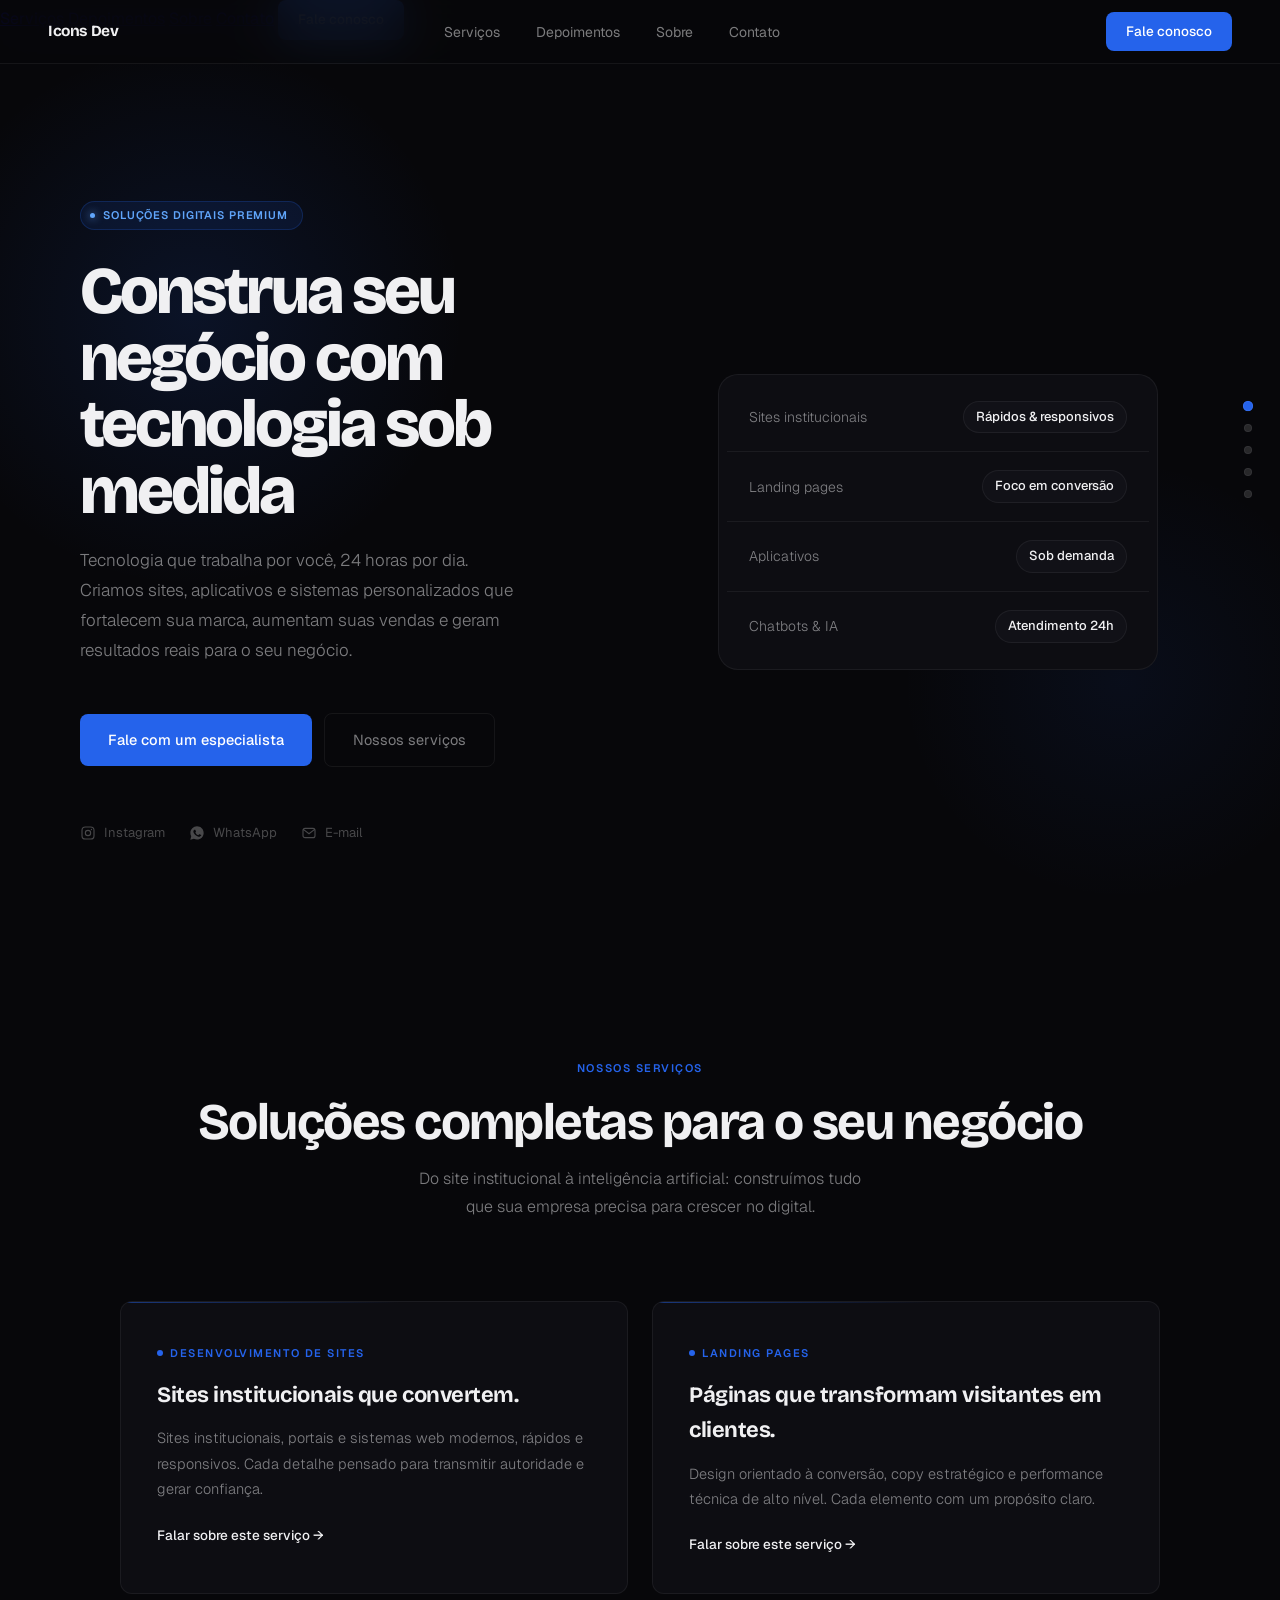
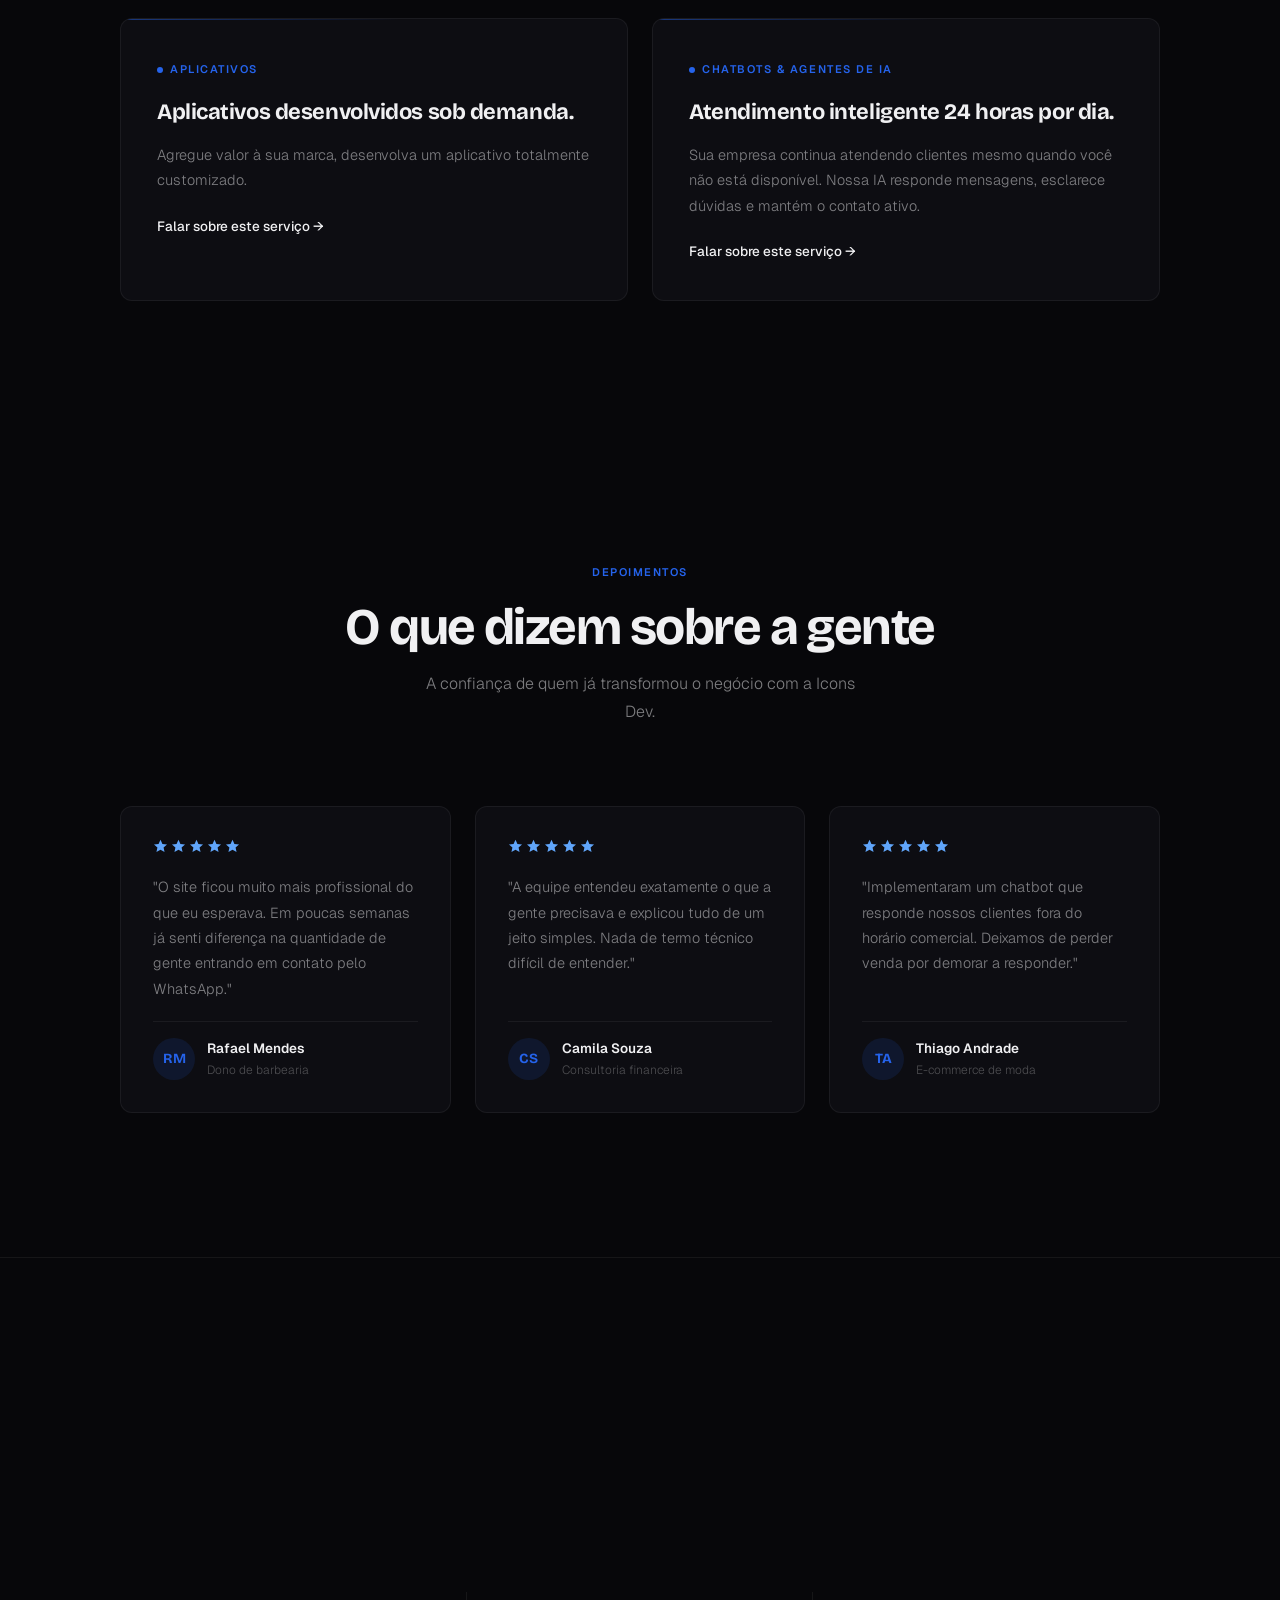
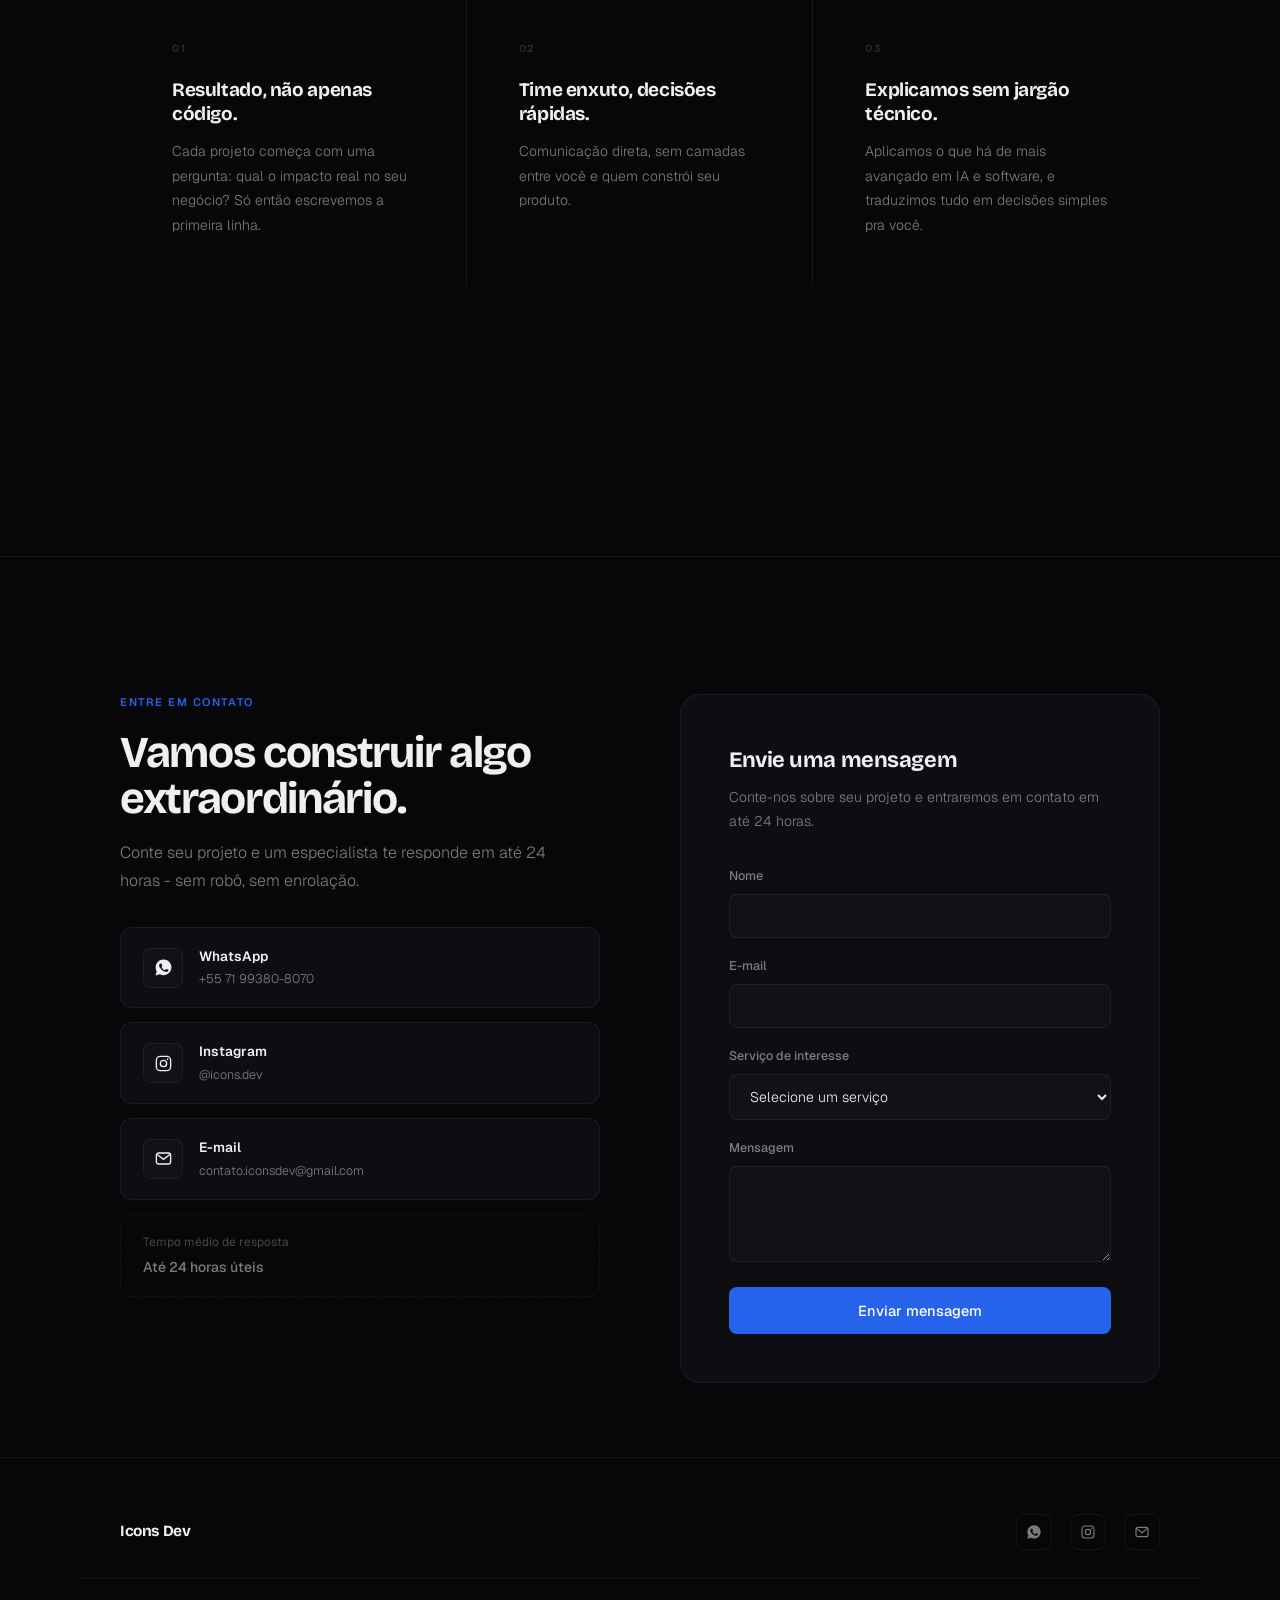
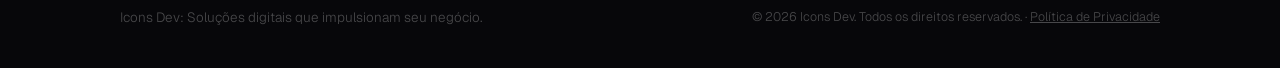
==== index.html @ 0fa12b1b "Adiciona depoimentos, SEO/Open Graph e política de privacidade" ====
<!DOCTYPE html>
<html lang="pt-BR">
<head>
<meta charset="UTF-8">
<meta name="viewport" content="width=device-width, initial-scale=1.0">
  <title>Icons Dev - Soluções digitais que impulsionam seu negócio</title>
  <meta name="description" content="Criamos sites, landing pages, aplicativos e chatbots com IA sob medida para o seu negócio. Tecnologia que gera resultado real, sem complicação. Fale com a Icons Dev.">
  <link rel="canonical" href="https://iconsdev.com.br/">

  <meta property="og:type" content="website">
  <meta property="og:url" content="https://iconsdev.com.br/">
  <meta property="og:title" content="Icons Dev - Soluções digitais que impulsionam seu negócio">
  <meta property="og:description" content="Criamos sites, landing pages, aplicativos e chatbots com IA sob medida para o seu negócio. Tecnologia que gera resultado real, sem complicação.">
  <meta property="og:image" content="https://iconsdev.com.br/src/images/og-cover.png">
  <meta property="og:locale" content="pt_BR">

  <meta name="twitter:card" content="summary_large_image">
  <meta name="twitter:title" content="Icons Dev - Soluções digitais que impulsionam seu negócio">
  <meta name="twitter:description" content="Criamos sites, landing pages, aplicativos e chatbots com IA sob medida para o seu negócio.">
  <meta name="twitter:image" content="https://iconsdev.com.br/src/images/og-cover.png">

  <link rel="icon" type="image/x-icon" href="src/images/favicon.ico">
<link rel="icon" type="image/png" sizes="32x32" href="src/images/favicon-32.png">
<link rel="preconnect" href="https://fonts.googleapis.com">
<link href="https://fonts.googleapis.com/css2?family=Bricolage+Grotesque:wght@700;800&family=Geist:wght@300;400;500;600&display=swap" rel="stylesheet">
<style>
/* ══ RESET ══ */
*,*::before,*::after{box-sizing:border-box;margin:0;padding:0}
html{scroll-behavior:smooth}
body{background:#07070a;color:#f0f0f2;font-family:'Geist',sans-serif;font-size:16px;line-height:1.6;-webkit-font-smoothing:antialiased;overflow-x:hidden}
::selection{background:rgba(37,99,235,.3);color:#f0f0f2}

/* ══ DESIGN TOKENS (mantidos exatamente como no original) ══ */
:root{
  --bg:#07070a;
  --bg2:#0d0d12;
  --bg3:#111117;
  --bg4:#16161d;
  --bd:rgba(255,255,255,.06);
  --bdh:rgba(255,255,255,.12);
  --bda:rgba(37,99,235,.35);
  --ac:#2563EB;
  --ach:#3b74f5;
  --acl:rgba(37,99,235,.12);
  --tp:#f0f0f2;
  --ts:rgba(240,240,242,.5);
  --tm:rgba(240,240,242,.28);
  --te:rgba(240,240,242,.14);
  --fd:'Bricolage Grotesque',sans-serif;
  --fb:'Geist',sans-serif;
  --nav-h:64px;
  --r-sm:8px;
  --r-md:12px;
  --r-lg:16px;
  --r-xl:20px;
  --shadow-ac:0 8px 32px rgba(37,99,235,.28);
}

.container{max-width:1120px;margin:0 auto;padding:0 40px}

/* ══ SCROLL SNAP ══ */
html{
  scroll-snap-type:y proximity;
  scroll-padding-top:var(--nav-h);
}
#hero,#servicos,#depoimentos,#diferenciais,#contato{
  scroll-snap-align:start;
}
footer{scroll-snap-align:start}

@media(max-width:860px){
  html{scroll-snap-type:none}
}

@media(prefers-reduced-motion:reduce){
  html{scroll-behavior:auto;scroll-snap-type:none}
}

/* ══ NAVBAR ══ */
nav{position:fixed;top:0;left:0;right:0;z-index:200;height:var(--nav-h);display:flex;align-items:center;justify-content:space-between;padding:0 48px;background:rgba(7,7,10,.88);backdrop-filter:blur(24px);border-bottom:1px solid var(--bd)}
.nav-logo{display:flex;align-items:center;gap:10px;text-decoration:none;font-family:var(--fd);font-weight:700;font-size:15.5px;color:var(--tp);letter-spacing:-.025em}
.nav-links{display:flex;align-items:center;gap:36px;list-style:none}
.nav-links a{text-decoration:none;font-size:14px;font-weight:400;color:var(--ts);transition:color .2s}
.nav-links a:hover{color:var(--tp)}
.btn-nav{display:inline-flex;align-items:center;gap:8px;padding:9px 20px;background:var(--ac);color:#fff;font-size:13.5px;font-weight:500;text-decoration:none;border-radius:var(--r-sm);transition:background .2s,transform .15s}
.btn-nav:hover{background:var(--ach);transform:translateY(-1px)}
.nav-toggle{display:none;flex-direction:column;gap:5px;background:none;border:none;cursor:pointer;padding:8px}
.nav-toggle span{width:22px;height:2px;background:var(--tp);transition:transform .25s,opacity .25s}
@media(max-width:860px){
  .nav-links,.btn-nav{display:none}
  .nav-toggle{display:flex}
  .nav-mobile{position:fixed;top:var(--nav-h);left:0;right:0;z-index:199;background:var(--bg2);border-bottom:1px solid var(--bd);flex-direction:column;padding:12px 24px 20px;display:none}
  .nav-mobile.open{display:flex}
  .nav-mobile a{text-decoration:none;color:var(--ts);font-size:15px;padding:14px 0;border-bottom:1px solid var(--bd)}
  .nav-mobile a:last-child{border-bottom:none}
  .nav-mobile .btn-nav{display:inline-flex;margin-top:12px;align-self:flex-start}
}

/* ══ HERO ══ */
#hero{min-height:100svh;display:flex;align-items:center;padding-top:var(--nav-h);position:relative;overflow:hidden}
.hero-glow-l{position:absolute;top:-5%;left:-10%;width:640px;height:640px;background:radial-gradient(circle,rgba(37,99,235,.13) 0%,transparent 60%);pointer-events:none}
.hero-glow-r{position:absolute;bottom:0;right:-8%;width:520px;height:520px;background:radial-gradient(circle,rgba(37,99,235,.07) 0%,transparent 60%);pointer-events:none}
.hero-grid{position:relative;z-index:1;display:grid;grid-template-columns:1fr 1fr;align-items:center;gap:72px;width:100%;padding:60px 0}

.hero-badge{display:inline-flex;align-items:center;gap:8px;padding:5px 14px 5px 9px;background:rgba(37,99,235,.1);border:1px solid rgba(37,99,235,.22);border-radius:100px;font-size:11px;font-weight:600;color:#60a5fa;letter-spacing:.08em;text-transform:uppercase;margin-bottom:28px}
.badge-dot{width:5px;height:5px;border-radius:50%;background:#60a5fa;box-shadow:0 0 8px #60a5fa}

.hero-title{font-family:var(--fd);font-size:clamp(44px,5.2vw,76px);font-weight:800;line-height:1.0;letter-spacing:-.045em;color:var(--tp);margin-bottom:22px}

.hero-sub{font-size:17px;font-weight:300;color:var(--ts);line-height:1.75;max-width:440px;margin-bottom:48px}
.hero-actions{display:flex;align-items:center;gap:12px;flex-wrap:wrap;margin-bottom:56px}

.btn-primary{display:inline-flex;align-items:center;gap:10px;padding:14px 28px;background:var(--ac);color:#fff;font-size:14.5px;font-weight:500;text-decoration:none;border-radius:var(--r-sm);transition:background .2s,transform .18s,box-shadow .2s}
.btn-primary:hover{background:var(--ach);transform:translateY(-2px);box-shadow:var(--shadow-ac)}
.btn-secondary{display:inline-flex;align-items:center;gap:10px;padding:14px 28px;background:transparent;color:var(--ts);font-size:14.5px;font-weight:400;text-decoration:none;border-radius:var(--r-sm);border:1px solid var(--bd);transition:border-color .2s,color .2s,background .2s}
.btn-secondary:hover{border-color:var(--bdh);color:var(--tp);background:var(--bg3)}

.hero-social{display:flex;align-items:center;gap:24px;flex-wrap:wrap}
.hero-social a{display:flex;align-items:center;gap:8px;text-decoration:none;font-size:13px;color:var(--tm);transition:color .2s}
.hero-social a:hover{color:var(--ts)}
.hero-social svg{width:16px;height:16px;flex-shrink:0}

.hero-right{display:flex;align-items:center;justify-content:center}
.hero-panel{width:100%;max-width:440px;background:var(--bg2);border:1px solid var(--bd);border-radius:var(--r-xl);padding:8px}
.hero-panel-row{display:flex;align-items:center;justify-content:space-between;padding:18px 22px;border-bottom:1px solid var(--bd);text-decoration:none;cursor:pointer;transition:background .2s}
.hero-panel-row:hover{background:var(--bg3)}
.hero-panel-row:last-child{border-bottom:none}
.hero-panel-row .label{font-size:14px;color:var(--ts);font-weight:300}
.hero-panel-row .value{font-size:13px;color:var(--tp);font-weight:500;background:var(--bg3);padding:5px 12px;border-radius:100px;border:1px solid var(--bd)}

/* ══ SECTION HELPERS ══ */
.section-header{text-align:center;margin-bottom:80px}
.section-label{font-size:11px;font-weight:600;letter-spacing:.14em;text-transform:uppercase;color:var(--ac);margin-bottom:18px;display:block}
.section-title{font-family:var(--fd);font-size:clamp(32px,4vw,54px);font-weight:700;line-height:1.06;letter-spacing:-.03em;color:var(--tp);margin-bottom:16px}
.section-sub{font-size:16px;font-weight:300;color:var(--ts);line-height:1.75;max-width:460px;margin:0 auto}

/* ══ SERVICES ══ */
#servicos{min-height:100svh;display:flex;flex-direction:column;justify-content:center;padding:calc(var(--nav-h) + 56px) 0 56px}
.servicos-grid{display:grid;grid-template-columns:1fr 1fr;gap:24px}
@media(max-width:760px){.servicos-grid{grid-template-columns:1fr}}
.s-card{border:1px solid var(--bd);border-radius:var(--r-md);padding:36px;background:var(--bg2);position:relative;overflow:hidden;scroll-margin-top:calc(var(--nav-h) + 24px)}
.s-card::before{content:'';position:absolute;top:0;left:0;right:0;height:1px;background:linear-gradient(to right,var(--ac),transparent 55%);opacity:.5}
.s-tag{font-size:11px;font-weight:600;letter-spacing:.14em;text-transform:uppercase;color:var(--ac);margin-bottom:16px;display:inline-flex;align-items:center;gap:7px}
.s-tag::before{content:'';width:6px;height:6px;border-radius:50%;background:var(--ac)}
.s-title{font-family:var(--fd);font-size:22px;font-weight:700;letter-spacing:-.02em;color:var(--tp);margin-bottom:12px}
.s-desc{font-size:14.5px;font-weight:300;color:var(--ts);line-height:1.75;margin-bottom:20px}
.s-link{display:inline-flex;align-items:center;gap:8px;font-size:13.5px;font-weight:500;color:var(--tp);text-decoration:none}
.s-link:hover{color:var(--ac)}

/* ══ DEPOIMENTOS ══ */
#depoimentos{min-height:100svh;display:flex;flex-direction:column;justify-content:center;padding:calc(var(--nav-h) + 56px) 0 56px}
.disclaimer{text-align:center;font-size:12px;font-weight:300;color:var(--tm);margin-top:-56px;margin-bottom:56px;font-style:italic}
.depo-grid{display:grid;grid-template-columns:1fr 1fr 1fr;gap:24px}
@media(max-width:900px){.depo-grid{grid-template-columns:1fr}}
.depo-card{border:1px solid var(--bd);border-radius:var(--r-md);padding:32px;background:var(--bg2);display:flex;flex-direction:column;gap:20px}
.depo-stars{display:flex;gap:3px;color:#60a5fa}
.depo-stars svg{width:15px;height:15px}
.depo-text{font-size:14.5px;font-weight:300;color:var(--ts);line-height:1.75;flex-grow:1}
.depo-author{display:flex;align-items:center;gap:12px;padding-top:16px;border-top:1px solid var(--bd)}
.depo-avatar{width:42px;height:42px;border-radius:50%;background:var(--acl);color:var(--ac);display:flex;align-items:center;justify-content:center;font-family:var(--fd);font-weight:700;font-size:14px;flex-shrink:0}
.depo-name{font-size:13.5px;font-weight:600;color:var(--tp);display:block}
.depo-role{font-size:12px;font-weight:300;color:var(--tm);display:block;margin-top:1px}

/* ══ DIFERENCIAIS ══ */
#diferenciais{min-height:100svh;display:flex;flex-direction:column;justify-content:center;border-top:1px solid var(--bd);border-bottom:1px solid var(--bd);padding:calc(var(--nav-h) + 40px) 0 40px}
.dif-grid{display:grid;grid-template-columns:1fr 1fr 1fr}
@media(max-width:860px){.dif-grid{grid-template-columns:1fr}}
.dif-item{padding:48px 52px;border-right:1px solid var(--bd)}
.dif-item:last-child{border-right:none}
@media(max-width:860px){.dif-item{border-right:none;border-bottom:1px solid var(--bd)}.dif-item:last-child{border-bottom:none}}
.dif-idx{font-family:var(--fd);font-size:11px;font-weight:700;letter-spacing:.14em;color:var(--te);display:block;margin-bottom:20px}
.dif-title{font-family:var(--fd);font-size:19px;font-weight:700;letter-spacing:-.02em;color:var(--tp);margin-bottom:12px;line-height:1.3}
.dif-desc{font-size:14px;font-weight:300;color:var(--ts);line-height:1.75}

/* ══ CONTACT ══ */
#contato{min-height:100svh;display:flex;flex-direction:column;justify-content:center;padding:calc(var(--nav-h) + 56px) 0 56px}
.cta-inner{display:grid;grid-template-columns:1fr 1fr;gap:80px;align-items:start}
@media(max-width:900px){.cta-inner{grid-template-columns:1fr;gap:56px}}
.cta-channels{display:flex;flex-direction:column;gap:14px}
.channel-card{display:flex;align-items:center;gap:16px;padding:18px 22px;background:var(--bg2);border:1px solid var(--bd);border-radius:var(--r-md);text-decoration:none;transition:border-color .25s,transform .2s}
.channel-card:hover{border-color:var(--bdh);transform:translateX(4px)}
.channel-icon{display:flex;align-items:center;justify-content:center;width:40px;height:40px;flex-shrink:0;border-radius:var(--r-sm);background:var(--bg3);border:1px solid var(--bd);color:var(--tp)}
.channel-icon svg{width:19px;height:19px}
.channel-name{font-size:13.5px;font-weight:600;color:var(--tp);display:block;margin-bottom:2px}
.channel-detail{font-size:12.5px;font-weight:300;color:var(--ts);display:block}
.cta-note{margin-top:14px;padding:18px 22px;border:1px dashed var(--bd);border-radius:var(--r-md)}
.cta-note-title{display:block;font-size:12px;font-weight:400;color:var(--tm);margin-bottom:4px}
.cta-note-value{display:block;font-size:14px;font-weight:500;color:var(--ts)}

.cta-right{background:var(--bg2);border:1px solid var(--bd);border-radius:var(--r-xl);padding:48px}
.cta-right h3{font-family:var(--fd);font-size:22px;font-weight:700;letter-spacing:-.02em;color:var(--tp);margin-bottom:8px}
.cta-right>p{font-size:14px;font-weight:300;color:var(--ts);line-height:1.7;margin-bottom:32px}
.form-group{margin-bottom:18px}
.form-group label{display:block;font-size:12.5px;font-weight:500;color:var(--ts);margin-bottom:8px}
.form-group input,.form-group textarea,.form-group select{width:100%;padding:12px 16px;background:var(--bg3);border:1px solid var(--bd);border-radius:var(--r-sm);color:var(--tp);font-family:var(--fb);font-size:14px;font-weight:300;outline:none}
.form-group textarea{resize:vertical;min-height:96px}
.btn-submit{width:100%;padding:14px;background:var(--ac);color:#fff;font-family:var(--fb);font-size:14.5px;font-weight:500;border:none;border-radius:var(--r-sm);cursor:pointer;transition:background .2s,transform .15s}
.btn-submit:hover{background:var(--ach);transform:translateY(-1px)}

/* ══ FOOTER ══ */
footer{border-top:1px solid var(--bd);padding:56px 0 40px;min-height:auto}
.footer-top{display:flex;align-items:center;justify-content:space-between;flex-wrap:wrap;gap:16px;margin-bottom:28px;padding-bottom:28px;border-bottom:1px solid var(--bd)}
.footer-social{display:flex;align-items:center;gap:18px}
.footer-social a{display:flex;align-items:center;justify-content:center;width:36px;height:36px;border-radius:var(--r-sm);border:1px solid var(--bd);color:var(--ts);transition:color .2s,border-color .2s}
.footer-social a:hover{color:var(--tp);border-color:var(--bdh)}
.footer-social svg{width:16px;height:16px}
.footer-bottom{display:flex;align-items:center;justify-content:space-between;flex-wrap:wrap;gap:12px}
.footer-copy{font-size:12.5px;color:var(--tm);font-weight:300}
.footer-desc{font-size:13.5px;font-weight:300;color:var(--tm)}

/* ══ PROGRESSO LATERAL ══ */
.section-dots{position:fixed;right:28px;top:50%;transform:translateY(-50%);z-index:150;display:flex;flex-direction:column;gap:14px}
.section-dots a{width:8px;height:8px;border-radius:50%;background:var(--te);border:1px solid var(--bd);transition:background .25s,transform .25s}
.section-dots a:hover{background:var(--bdh)}
.section-dots a.active{background:var(--ac);transform:scale(1.3)}
@media(max-width:860px){.section-dots{display:none}}
</style>
</head>
<body>

<nav>
  <a class="nav-logo" href="#">Icons Dev</a>
  <ul class="nav-links">
    <li><a href="#servicos">Serviços</a></li>
    <li><a href="#depoimentos">Depoimentos</a></li>
    <li><a href="#diferenciais">Sobre</a></li>
    <li><a href="#contato">Contato</a></li>
  </ul>
  <a class="btn-nav" href="#contato">Fale conosco</a>
  <button class="nav-toggle" id="navToggle" aria-label="Abrir menu" aria-expanded="false">
    <span></span><span></span><span></span>
  </button>
</nav>
<div class="nav-mobile" id="navMobile">
  <a href="#servicos">Serviços</a>
  <a href="#depoimentos">Depoimentos</a>
  <a href="#diferenciais">Sobre</a>
  <a href="#contato">Contato</a>
  <a class="btn-nav" href="#contato">Fale conosco</a>
</div>

<div class="section-dots" aria-label="Navegação entre seções">
  <a href="#hero" aria-label="Início" class="active"></a>
  <a href="#servicos" aria-label="Serviços"></a>
  <a href="#depoimentos" aria-label="Depoimentos"></a>
  <a href="#diferenciais" aria-label="Sobre"></a>
  <a href="#contato" aria-label="Contato"></a>
</div>

<section id="hero">
  <div class="hero-glow-l"></div>
  <div class="hero-glow-r"></div>
  <div class="container hero-grid">
    <div>
      <div class="hero-badge"><span class="badge-dot"></span>Soluções digitais premium</div>
      <h1 class="hero-title">Construa seu negócio com tecnologia sob medida</h1>
      <p class="hero-sub">Tecnologia que trabalha por você, 24 horas por dia. Criamos sites, aplicativos e sistemas personalizados que fortalecem sua marca, aumentam suas vendas e geram resultados reais para o seu negócio.</p>
      <div class="hero-actions">
        <a class="btn-primary" href="#contato">Fale com um especialista</a>
        <a class="btn-secondary" href="#servicos">Nossos serviços</a>
      </div>
      <div class="hero-social">
        <a href="https://www.instagram.com/icons.dev/" aria-label="Instagram">
          <svg viewBox="0 0 24 24" fill="none" stroke="currentColor" stroke-width="1.7"><rect x="3" y="3" width="18" height="18" rx="5"/><circle cx="12" cy="12" r="4"/><circle cx="17.2" cy="6.8" r="1" fill="currentColor" stroke="none"/></svg>
          Instagram
        </a>
        <a href="https://wa.me/5571993808070" aria-label="WhatsApp">
          <svg viewBox="0 0 24 24" fill="currentColor"><path d="M12.04 2c-5.5 0-9.96 4.46-9.96 9.96 0 1.76.46 3.4 1.26 4.83L2 22l5.34-1.4a9.9 9.9 0 0 0 4.7 1.2h.01c5.5 0 9.96-4.46 9.96-9.96S17.54 2 12.04 2Zm5.83 14.2c-.24.68-1.4 1.3-1.93 1.36-.5.06-1.1.09-1.78-.11-.4-.12-.93-.3-1.6-.58-2.83-1.22-4.68-4.05-4.82-4.24-.14-.19-1.16-1.54-1.16-2.94 0-1.4.73-2.08 1-2.37.26-.28.57-.35.76-.35.19 0 .38 0 .55.01.18.01.42-.07.65.5.24.58.81 2 .88 2.14.07.14.12.31.02.5-.1.19-.15.31-.3.48-.15.17-.31.38-.44.51-.15.15-.3.31-.13.6.17.29.76 1.26 1.64 2.04 1.12 1 2.07 1.31 2.36 1.46.29.14.46.12.63-.07.17-.19.72-.84.92-1.13.19-.29.38-.24.63-.14.26.1 1.65.78 1.93.92.29.14.48.21.55.33.07.12.07.68-.17 1.36Z"/></svg>
          WhatsApp
        </a>
        <a href="mailto:contato.iconsdev@gmail.com" aria-label="E-mail">
          <svg viewBox="0 0 24 24" fill="none" stroke="currentColor" stroke-width="1.7"><rect x="3" y="5" width="18" height="14" rx="3"/><path d="m4 7 8 6 8-6"/></svg>
          E-mail
        </a>
      </div>
    </div>
    <div class="hero-right">
      <div class="hero-panel">
        <a class="hero-panel-row" href="#servico-sites"><span class="label">Sites institucionais</span><span class="value">Rápidos & responsivos</span></a>
        <a class="hero-panel-row" href="#servico-landing"><span class="label">Landing pages</span><span class="value">Foco em conversão</span></a>
        <a class="hero-panel-row" href="#servico-apps"><span class="label">Aplicativos</span><span class="value">Sob demanda</span></a>
        <a class="hero-panel-row" href="#servico-chatbots"><span class="label">Chatbots & IA</span><span class="value">Atendimento 24h</span></a>
      </div>
    </div>
  </div>
</section>

<section id="servicos">
  <div class="container">
    <div class="section-header">
      <span class="section-label">Nossos Serviços</span>
      <h2 class="section-title">Soluções completas para o seu negócio</h2>
      <p class="section-sub">Do site institucional à inteligência artificial: construímos tudo que sua empresa precisa para crescer no digital.</p>
    </div>
    <div class="servicos-grid">
      <div class="s-card" id="servico-sites">
        <div class="s-tag">Desenvolvimento de Sites</div>
        <h3 class="s-title">Sites institucionais que convertem.</h3>
        <p class="s-desc">Sites institucionais, portais e sistemas web modernos, rápidos e responsivos. Cada detalhe pensado para transmitir autoridade e gerar confiança.</p>
        <a class="s-link" href="#contato">Falar sobre este serviço →</a>
      </div>
      <div class="s-card" id="servico-landing">
        <div class="s-tag">Landing Pages</div>
        <h3 class="s-title">Páginas que transformam visitantes em clientes.</h3>
        <p class="s-desc">Design orientado à conversão, copy estratégico e performance técnica de alto nível. Cada elemento com um propósito claro.</p>
        <a class="s-link" href="#contato">Falar sobre este serviço →</a>
      </div>
      <div class="s-card" id="servico-apps">
        <div class="s-tag">Aplicativos</div>
        <h3 class="s-title">Aplicativos desenvolvidos sob demanda.</h3>
        <p class="s-desc">Agregue valor à sua marca, desenvolva um aplicativo totalmente customizado.</p>
        <a class="s-link" href="#contato">Falar sobre este serviço →</a>
      </div>
      <div class="s-card" id="servico-chatbots">
        <div class="s-tag">Chatbots & Agentes de IA</div>
        <h3 class="s-title">Atendimento inteligente 24 horas por dia.</h3>
        <p class="s-desc">Sua empresa continua atendendo clientes mesmo quando você não está disponível. Nossa IA responde mensagens, esclarece dúvidas e mantém o contato ativo.</p>
        <a class="s-link" href="#contato">Falar sobre este serviço →</a>
      </div>
    </div>
  </div>
</section>

<section id="depoimentos">
  <div class="container">
    <div class="section-header">
      <span class="section-label">Depoimentos</span>
      <h2 class="section-title">O que dizem sobre a gente</h2>
      <p class="section-sub">A confiança de quem já transformou o negócio com a Icons Dev.</p>
    </div>
    <div class="depo-grid">
      <div class="depo-card">
        <div class="depo-stars">
          <svg viewBox="0 0 20 20" fill="currentColor"><path d="M10 1l2.6 5.6 6.1.6-4.6 4.1 1.3 6-5.4-3.1L4.6 17.3l1.3-6L1.3 7.2l6.1-.6z"/></svg>
          <svg viewBox="0 0 20 20" fill="currentColor"><path d="M10 1l2.6 5.6 6.1.6-4.6 4.1 1.3 6-5.4-3.1L4.6 17.3l1.3-6L1.3 7.2l6.1-.6z"/></svg>
          <svg viewBox="0 0 20 20" fill="currentColor"><path d="M10 1l2.6 5.6 6.1.6-4.6 4.1 1.3 6-5.4-3.1L4.6 17.3l1.3-6L1.3 7.2l6.1-.6z"/></svg>
          <svg viewBox="0 0 20 20" fill="currentColor"><path d="M10 1l2.6 5.6 6.1.6-4.6 4.1 1.3 6-5.4-3.1L4.6 17.3l1.3-6L1.3 7.2l6.1-.6z"/></svg>
          <svg viewBox="0 0 20 20" fill="currentColor"><path d="M10 1l2.6 5.6 6.1.6-4.6 4.1 1.3 6-5.4-3.1L4.6 17.3l1.3-6L1.3 7.2l6.1-.6z"/></svg>
        </div>
        <p class="depo-text">"O site ficou muito mais profissional do que eu esperava. Em poucas semanas já senti diferença na quantidade de gente entrando em contato pelo WhatsApp."</p>
        <div class="depo-author">
          <div class="depo-avatar">RM</div>
          <div>
            <span class="depo-name">Rafael Mendes</span>
            <span class="depo-role">Dono de barbearia</span>
          </div>
        </div>
      </div>
      <div class="depo-card">
        <div class="depo-stars">
          <svg viewBox="0 0 20 20" fill="currentColor"><path d="M10 1l2.6 5.6 6.1.6-4.6 4.1 1.3 6-5.4-3.1L4.6 17.3l1.3-6L1.3 7.2l6.1-.6z"/></svg>
          <svg viewBox="0 0 20 20" fill="currentColor"><path d="M10 1l2.6 5.6 6.1.6-4.6 4.1 1.3 6-5.4-3.1L4.6 17.3l1.3-6L1.3 7.2l6.1-.6z"/></svg>
          <svg viewBox="0 0 20 20" fill="currentColor"><path d="M10 1l2.6 5.6 6.1.6-4.6 4.1 1.3 6-5.4-3.1L4.6 17.3l1.3-6L1.3 7.2l6.1-.6z"/></svg>
          <svg viewBox="0 0 20 20" fill="currentColor"><path d="M10 1l2.6 5.6 6.1.6-4.6 4.1 1.3 6-5.4-3.1L4.6 17.3l1.3-6L1.3 7.2l6.1-.6z"/></svg>
          <svg viewBox="0 0 20 20" fill="currentColor"><path d="M10 1l2.6 5.6 6.1.6-4.6 4.1 1.3 6-5.4-3.1L4.6 17.3l1.3-6L1.3 7.2l6.1-.6z"/></svg>
        </div>
        <p class="depo-text">"A equipe entendeu exatamente o que a gente precisava e explicou tudo de um jeito simples. Nada de termo técnico difícil de entender."</p>
        <div class="depo-author">
          <div class="depo-avatar">CS</div>
          <div>
            <span class="depo-name">Camila Souza</span>
            <span class="depo-role">Consultoria financeira</span>
          </div>
        </div>
      </div>
      <div class="depo-card">
        <div class="depo-stars">
          <svg viewBox="0 0 20 20" fill="currentColor"><path d="M10 1l2.6 5.6 6.1.6-4.6 4.1 1.3 6-5.4-3.1L4.6 17.3l1.3-6L1.3 7.2l6.1-.6z"/></svg>
          <svg viewBox="0 0 20 20" fill="currentColor"><path d="M10 1l2.6 5.6 6.1.6-4.6 4.1 1.3 6-5.4-3.1L4.6 17.3l1.3-6L1.3 7.2l6.1-.6z"/></svg>
          <svg viewBox="0 0 20 20" fill="currentColor"><path d="M10 1l2.6 5.6 6.1.6-4.6 4.1 1.3 6-5.4-3.1L4.6 17.3l1.3-6L1.3 7.2l6.1-.6z"/></svg>
          <svg viewBox="0 0 20 20" fill="currentColor"><path d="M10 1l2.6 5.6 6.1.6-4.6 4.1 1.3 6-5.4-3.1L4.6 17.3l1.3-6L1.3 7.2l6.1-.6z"/></svg>
          <svg viewBox="0 0 20 20" fill="currentColor"><path d="M10 1l2.6 5.6 6.1.6-4.6 4.1 1.3 6-5.4-3.1L4.6 17.3l1.3-6L1.3 7.2l6.1-.6z"/></svg>
        </div>
        <p class="depo-text">"Implementaram um chatbot que responde nossos clientes fora do horário comercial. Deixamos de perder venda por demorar a responder."</p>
        <div class="depo-author">
          <div class="depo-avatar">TA</div>
          <div>
            <span class="depo-name">Thiago Andrade</span>
            <span class="depo-role">E-commerce de moda</span>
          </div>
        </div>
      </div>
    </div>
  </div>
</section>

<section id="diferenciais">
  <div class="container">
    <div class="dif-grid">
      <div class="dif-item">
        <span class="dif-idx">01</span>
        <h3 class="dif-title">Resultado, não apenas código.</h3>
        <p class="dif-desc">Cada projeto começa com uma pergunta: qual o impacto real no seu negócio? Só então escrevemos a primeira linha.</p>
      </div>
      <div class="dif-item">
        <span class="dif-idx">02</span>
        <h3 class="dif-title">Time enxuto, decisões rápidas.</h3>
        <p class="dif-desc">Comunicação direta, sem camadas entre você e quem constrói seu produto.</p>
      </div>
      <div class="dif-item">
        <span class="dif-idx">03</span>
        <h3 class="dif-title">Explicamos sem jargão técnico.</h3>
        <p class="dif-desc">Aplicamos o que há de mais avançado em IA e software, e traduzimos tudo em decisões simples pra você.</p>
      </div>
    </div>
  </div>
</section>

<section id="contato">
  <div class="container cta-inner">
    <div>
      <span class="section-label">Entre em contato</span>
      <h2 class="section-title" style="text-align:left;font-size:clamp(28px,3.6vw,44px)">Vamos construir algo extraordinário.</h2>
      <p class="section-sub" style="text-align:left;margin:16px 0 0">Conte seu projeto e um especialista te responde em até 24 horas - sem robô, sem enrolação.</p>
      <div class="cta-channels" style="margin-top:32px">
        <a class="channel-card" href="https://wa.me/5571993808070">
          <span class="channel-icon">
            <svg viewBox="0 0 24 24" fill="currentColor"><path d="M12.04 2c-5.5 0-9.96 4.46-9.96 9.96 0 1.76.46 3.4 1.26 4.83L2 22l5.34-1.4a9.9 9.9 0 0 0 4.7 1.2h.01c5.5 0 9.96-4.46 9.96-9.96S17.54 2 12.04 2Zm5.83 14.2c-.24.68-1.4 1.3-1.93 1.36-.5.06-1.1.09-1.78-.11-.4-.12-.93-.3-1.6-.58-2.83-1.22-4.68-4.05-4.82-4.24-.14-.19-1.16-1.54-1.16-2.94 0-1.4.73-2.08 1-2.37.26-.28.57-.35.76-.35.19 0 .38 0 .55.01.18.01.42-.07.65.5.24.58.81 2 .88 2.14.07.14.12.31.02.5-.1.19-.15.31-.3.48-.15.17-.31.38-.44.51-.15.15-.3.31-.13.6.17.29.76 1.26 1.64 2.04 1.12 1 2.07 1.31 2.36 1.46.29.14.46.12.63-.07.17-.19.72-.84.92-1.13.19-.29.38-.24.63-.14.26.1 1.65.78 1.93.92.29.14.48.21.55.33.07.12.07.68-.17 1.36Z"/></svg>
          </span>
          <div><span class="channel-name">WhatsApp</span><span class="channel-detail">+55 71 99380-8070</span></div>
        </a>
        <a class="channel-card" href="https://www.instagram.com/icons.dev/">
          <span class="channel-icon">
            <svg viewBox="0 0 24 24" fill="none" stroke="currentColor" stroke-width="1.7"><rect x="3" y="3" width="18" height="18" rx="5"/><circle cx="12" cy="12" r="4"/><circle cx="17.2" cy="6.8" r="1" fill="currentColor" stroke="none"/></svg>
          </span>
          <div><span class="channel-name">Instagram</span><span class="channel-detail">@icons.dev</span></div>
        </a>
        <a class="channel-card" href="mailto:contato.iconsdev@gmail.com">
          <span class="channel-icon">
            <svg viewBox="0 0 24 24" fill="none" stroke="currentColor" stroke-width="1.7"><rect x="3" y="5" width="18" height="14" rx="3"/><path d="m4 7 8 6 8-6"/></svg>
          </span>
          <div><span class="channel-name">E-mail</span><span class="channel-detail">contato.iconsdev@gmail.com</span></div>
        </a>
      </div>
      <div class="cta-note">
        <span class="cta-note-title">Tempo médio de resposta</span>
        <span class="cta-note-value">Até 24 horas úteis</span>
      </div>
    </div>
    <div class="cta-right">
      <h3>Envie uma mensagem</h3>
      <p>Conte-nos sobre seu projeto e entraremos em contato em até 24 horas.</p>
      <form id="contactForm">
        <div class="form-group"><label for="nome">Nome</label><input id="nome" name="nome" type="text" required></div>
        <div class="form-group"><label for="email">E-mail</label><input id="email" name="email" type="email" required></div>
        <div class="form-group">
          <label for="servico">Serviço de interesse</label>
          <select id="servico" name="servico">
            <option value="">Selecione um serviço</option>
            <option>Aplicativos</option>
            <option>Desenvolvimento de Sites</option>
            <option>Landing Pages</option>
            <option>Chatbots & Agentes de IA</option>
            <option>Solução Personalizada</option>
          </select>
        </div>
        <div class="form-group"><label for="msg">Mensagem</label><textarea id="msg" name="msg" required></textarea></div>
        <button class="btn-submit" type="submit">Enviar mensagem</button>
      </form>
    </div>
  </div>
</section>

<footer>
  <div class="container footer-top">
    <span class="nav-logo">Icons Dev</span>
    <div class="footer-social">
      <a href="https://wa.me/5571993808070" aria-label="WhatsApp"><svg viewBox="0 0 24 24" fill="currentColor"><path d="M12.04 2c-5.5 0-9.96 4.46-9.96 9.96 0 1.76.46 3.4 1.26 4.83L2 22l5.34-1.4a9.9 9.9 0 0 0 4.7 1.2h.01c5.5 0 9.96-4.46 9.96-9.96S17.54 2 12.04 2Zm5.83 14.2c-.24.68-1.4 1.3-1.93 1.36-.5.06-1.1.09-1.78-.11-.4-.12-.93-.3-1.6-.58-2.83-1.22-4.68-4.05-4.82-4.24-.14-.19-1.16-1.54-1.16-2.94 0-1.4.73-2.08 1-2.37.26-.28.57-.35.76-.35.19 0 .38 0 .55.01.18.01.42-.07.65.5.24.58.81 2 .88 2.14.07.14.12.31.02.5-.1.19-.15.31-.3.48-.15.17-.31.38-.44.51-.15.15-.3.31-.13.6.17.29.76 1.26 1.64 2.04 1.12 1 2.07 1.31 2.36 1.46.29.14.46.12.63-.07.17-.19.72-.84.92-1.13.19-.29.38-.24.63-.14.26.1 1.65.78 1.93.92.29.14.48.21.55.33.07.12.07.68-.17 1.36Z"/></svg></a>
      <a href="https://www.instagram.com/icons.dev/" aria-label="Instagram"><svg viewBox="0 0 24 24" fill="none" stroke="currentColor" stroke-width="1.7"><rect x="3" y="3" width="18" height="18" rx="5"/><circle cx="12" cy="12" r="4"/><circle cx="17.2" cy="6.8" r="1" fill="currentColor" stroke="none"/></svg></a>
      <a href="mailto:contato.iconsdev@gmail.com" aria-label="E-mail"><svg viewBox="0 0 24 24" fill="none" stroke="currentColor" stroke-width="1.7"><rect x="3" y="5" width="18" height="14" rx="3"/><path d="m4 7 8 6 8-6"/></svg></a>
    </div>
  </div>
  <div class="container footer-bottom">
    <span class="footer-desc">Icons Dev: Soluções digitais que impulsionam seu negócio.</span>
    <span class="footer-copy">© 2026 Icons Dev. Todos os direitos reservados. · <a href="privacidade.html" style="color:inherit">Política de Privacidade</a></span>
  </div>
</footer>

<script>
var navToggle = document.getElementById('navToggle');
var navMobile = document.getElementById('navMobile');
navToggle.addEventListener('click', function(){
  var open = navMobile.classList.toggle('open');
  navToggle.setAttribute('aria-expanded', open);
});
navMobile.querySelectorAll('a').forEach(function(a){
  a.addEventListener('click', function(){
    navMobile.classList.remove('open');
    navToggle.setAttribute('aria-expanded', 'false');
  });
});

document.getElementById('contactForm').addEventListener('submit', function(e){
  e.preventDefault();
  var nome = document.getElementById('nome').value.trim();
  var email = document.getElementById('email').value.trim();
  var servico = document.getElementById('servico').value;
  var msg = document.getElementById('msg').value.trim();
  var texto = 'Olá! Meu nome é ' + nome + ' (' + email + ').';
  if (servico) texto += '\nServiço de interesse: ' + servico + '.';
  texto += '\n\n' + msg;
  var url = 'https://wa.me/5571993808070?text=' + encodeURIComponent(texto);
  var btn = e.target.querySelector('.btn-submit');
  var original = btn.textContent;
  btn.textContent = 'Abrindo WhatsApp…';
  btn.disabled = true;
  window.open(url, '_blank');
  setTimeout(function(){ btn.textContent = original; btn.disabled = false; }, 2500);
});

var dots = document.querySelectorAll('.section-dots a');
if (dots.length){
  var sections = Array.from(dots).map(function(d){ return document.querySelector(d.getAttribute('href')); }).filter(Boolean);
  var observer = new IntersectionObserver(function(entries){
    entries.forEach(function(entry){
      if (entry.isIntersecting){
        var id = '#' + entry.target.id;
        dots.forEach(function(d){ d.classList.toggle('active', d.getAttribute('href') === id); });
      }
    });
  }, { threshold: 0.5 });
  sections.forEach(function(s){ observer.observe(s); });
}
</script>
</body>
</html>
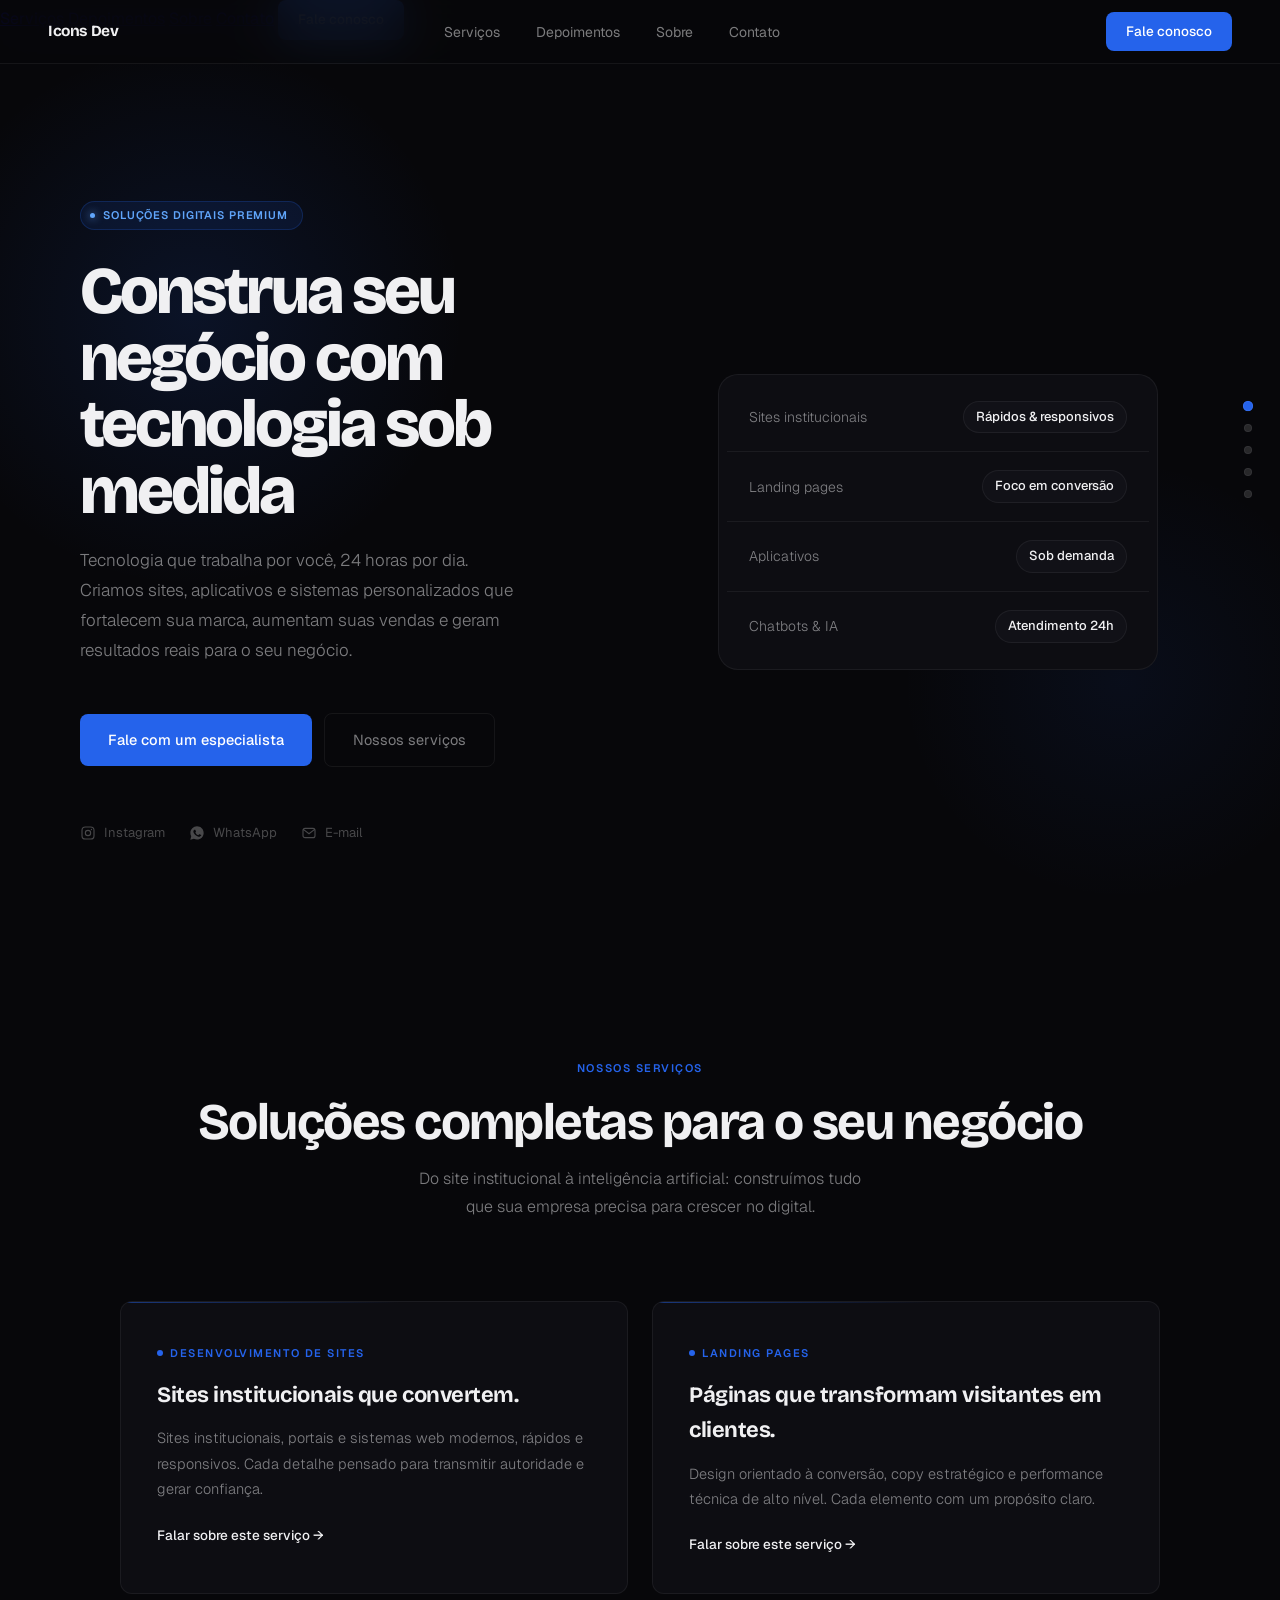
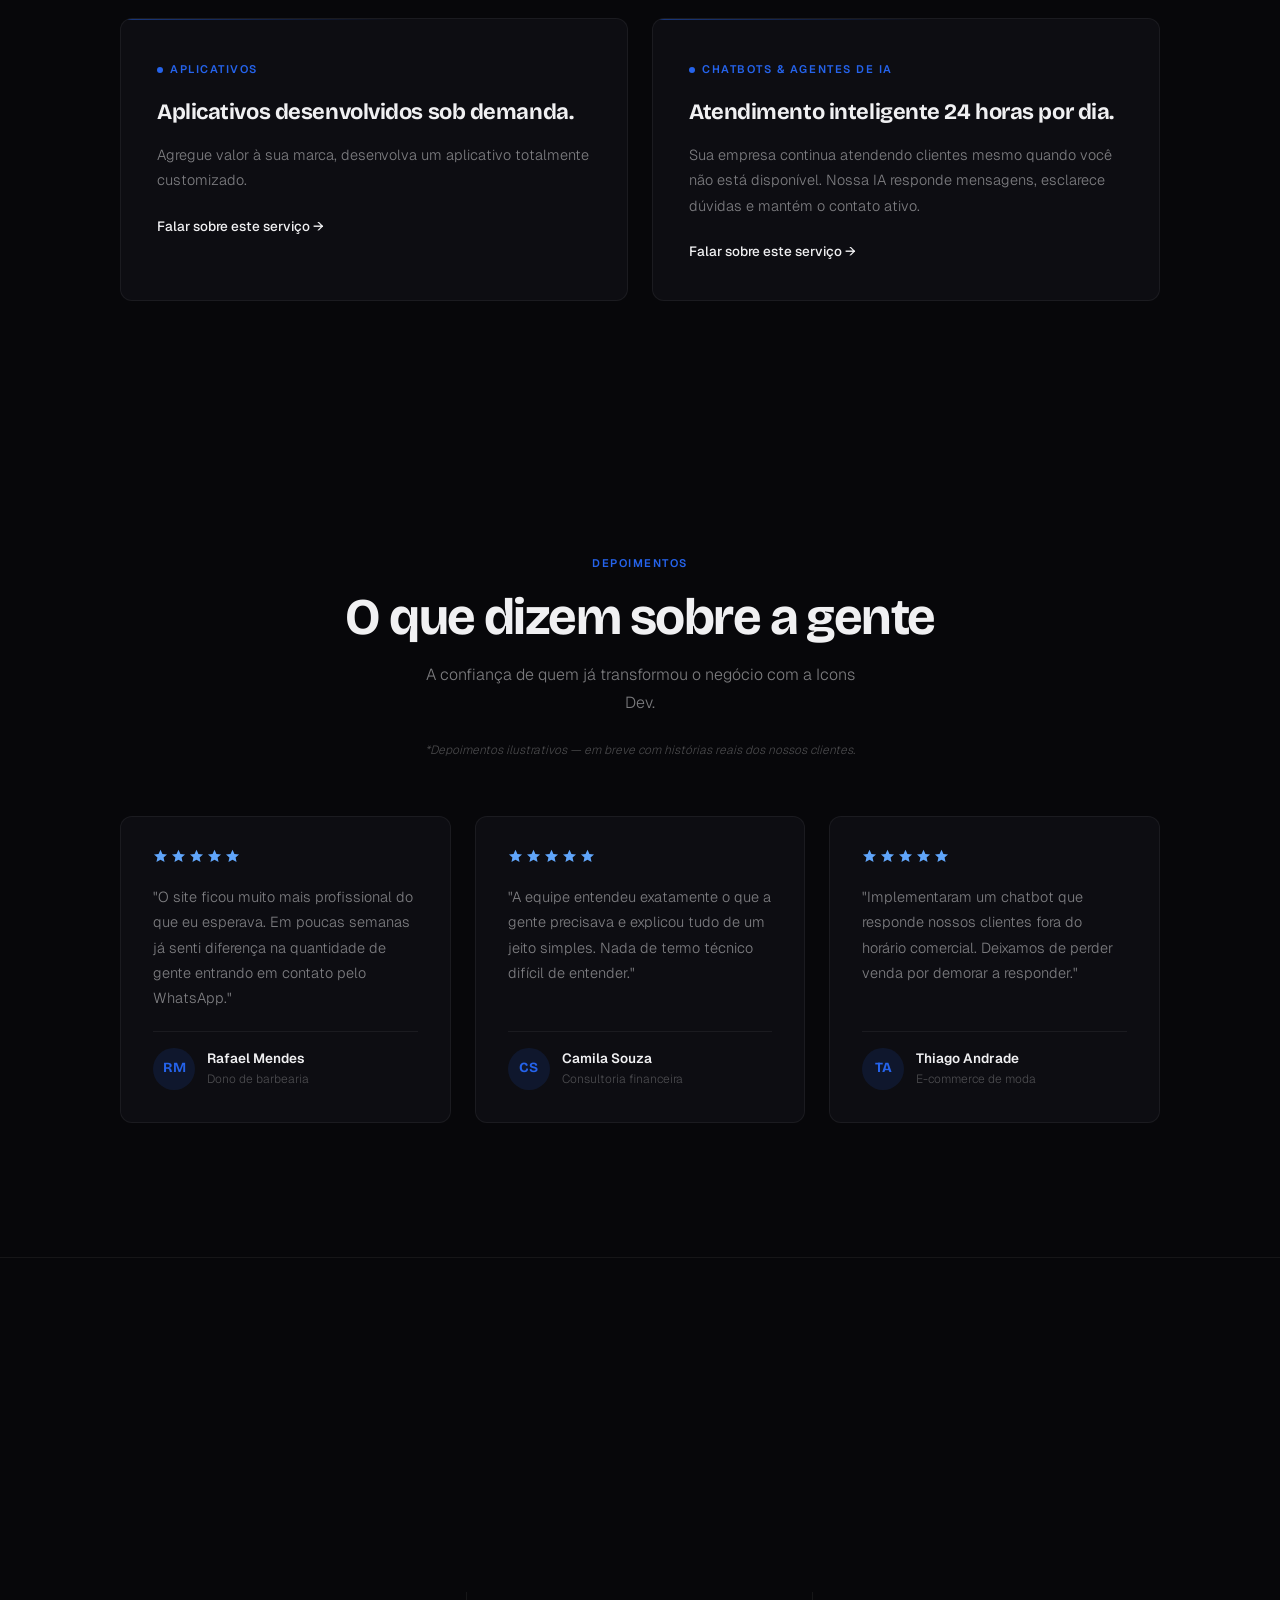
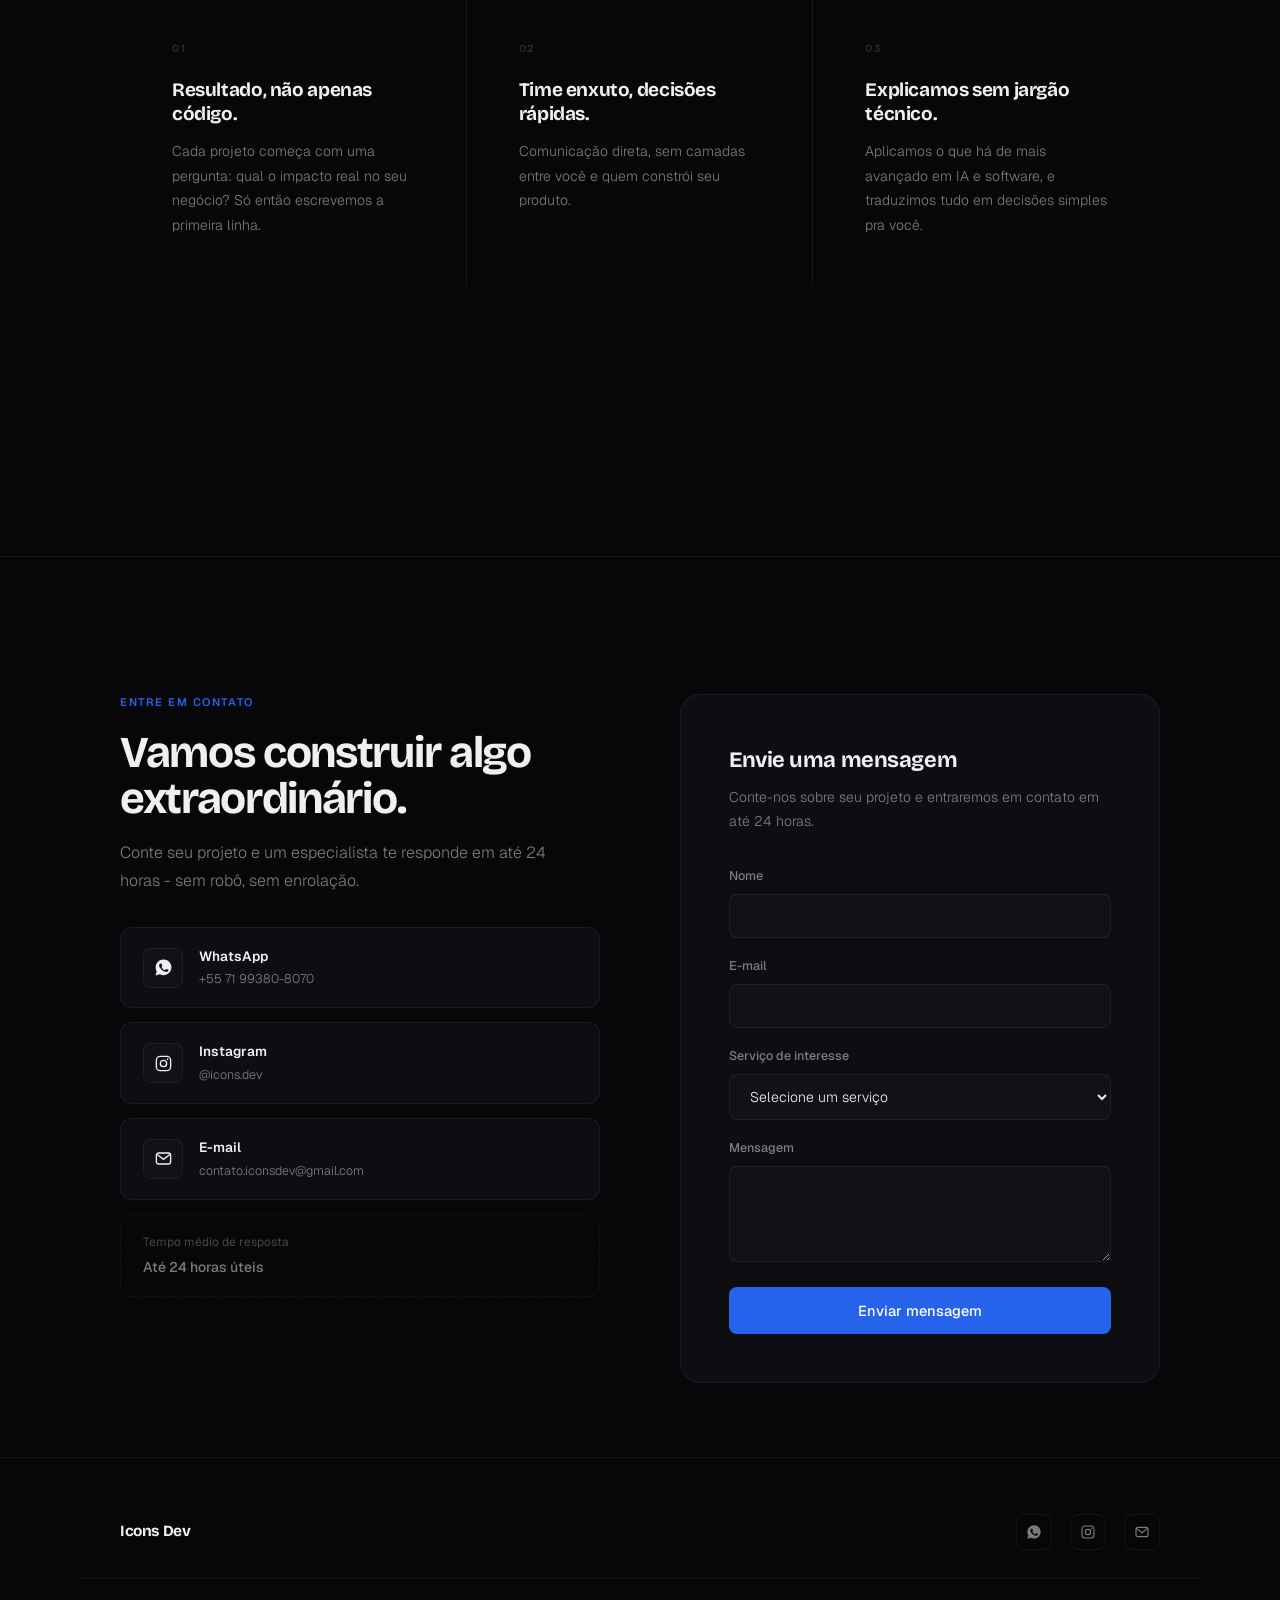
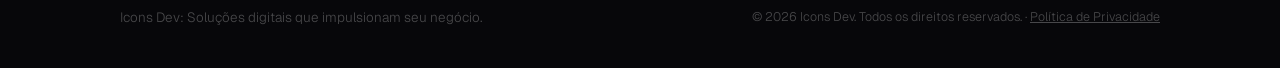
==== commit 5929d7df: "Ajustes Responsividade" ====
--- a/index.html
+++ b/index.html
@@ -328,6 +328,7 @@
       <h2 class="section-title">O que dizem sobre a gente</h2>
       <p class="section-sub">A confiança de quem já transformou o negócio com a Icons Dev.</p>
     </div>
+    <p class="disclaimer">*Depoimentos ilustrativos — em breve com histórias reais dos nossos clientes.</p>
     <div class="depo-grid">
       <div class="depo-card">
         <div class="depo-stars">
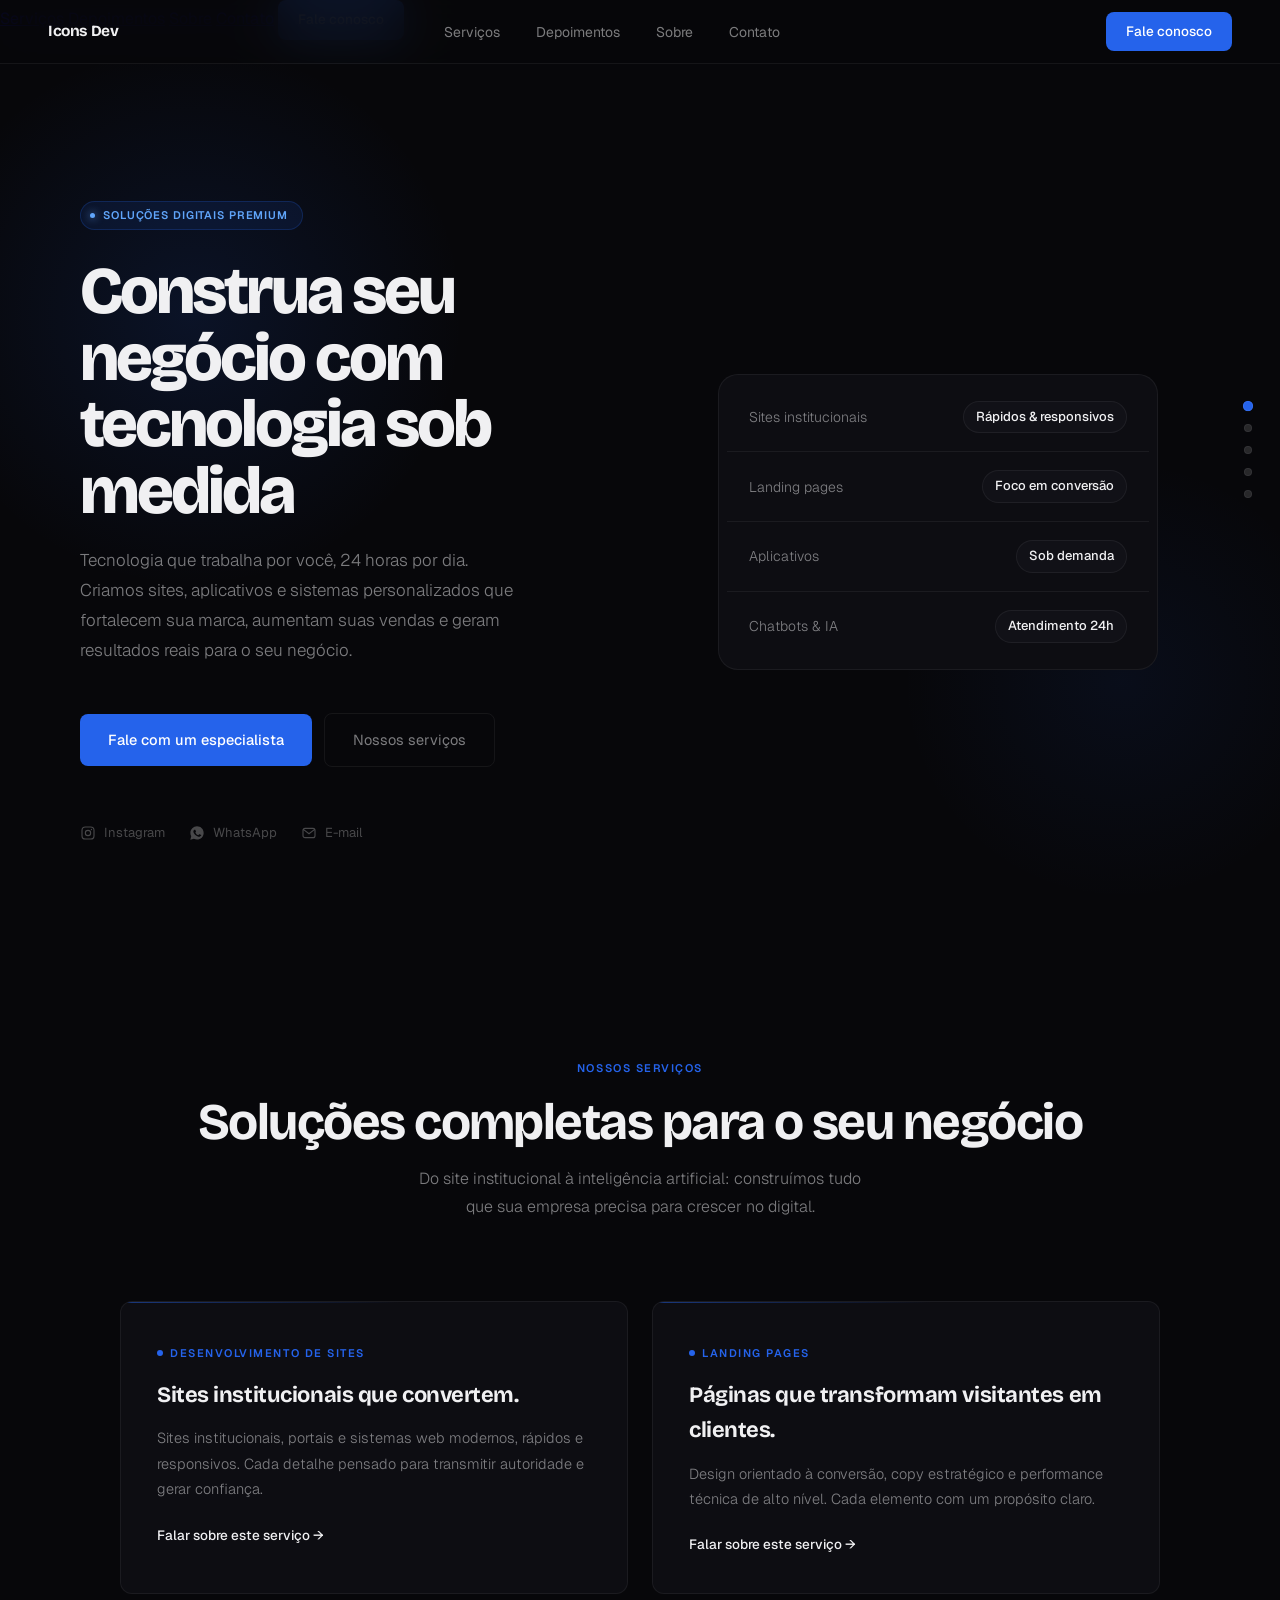
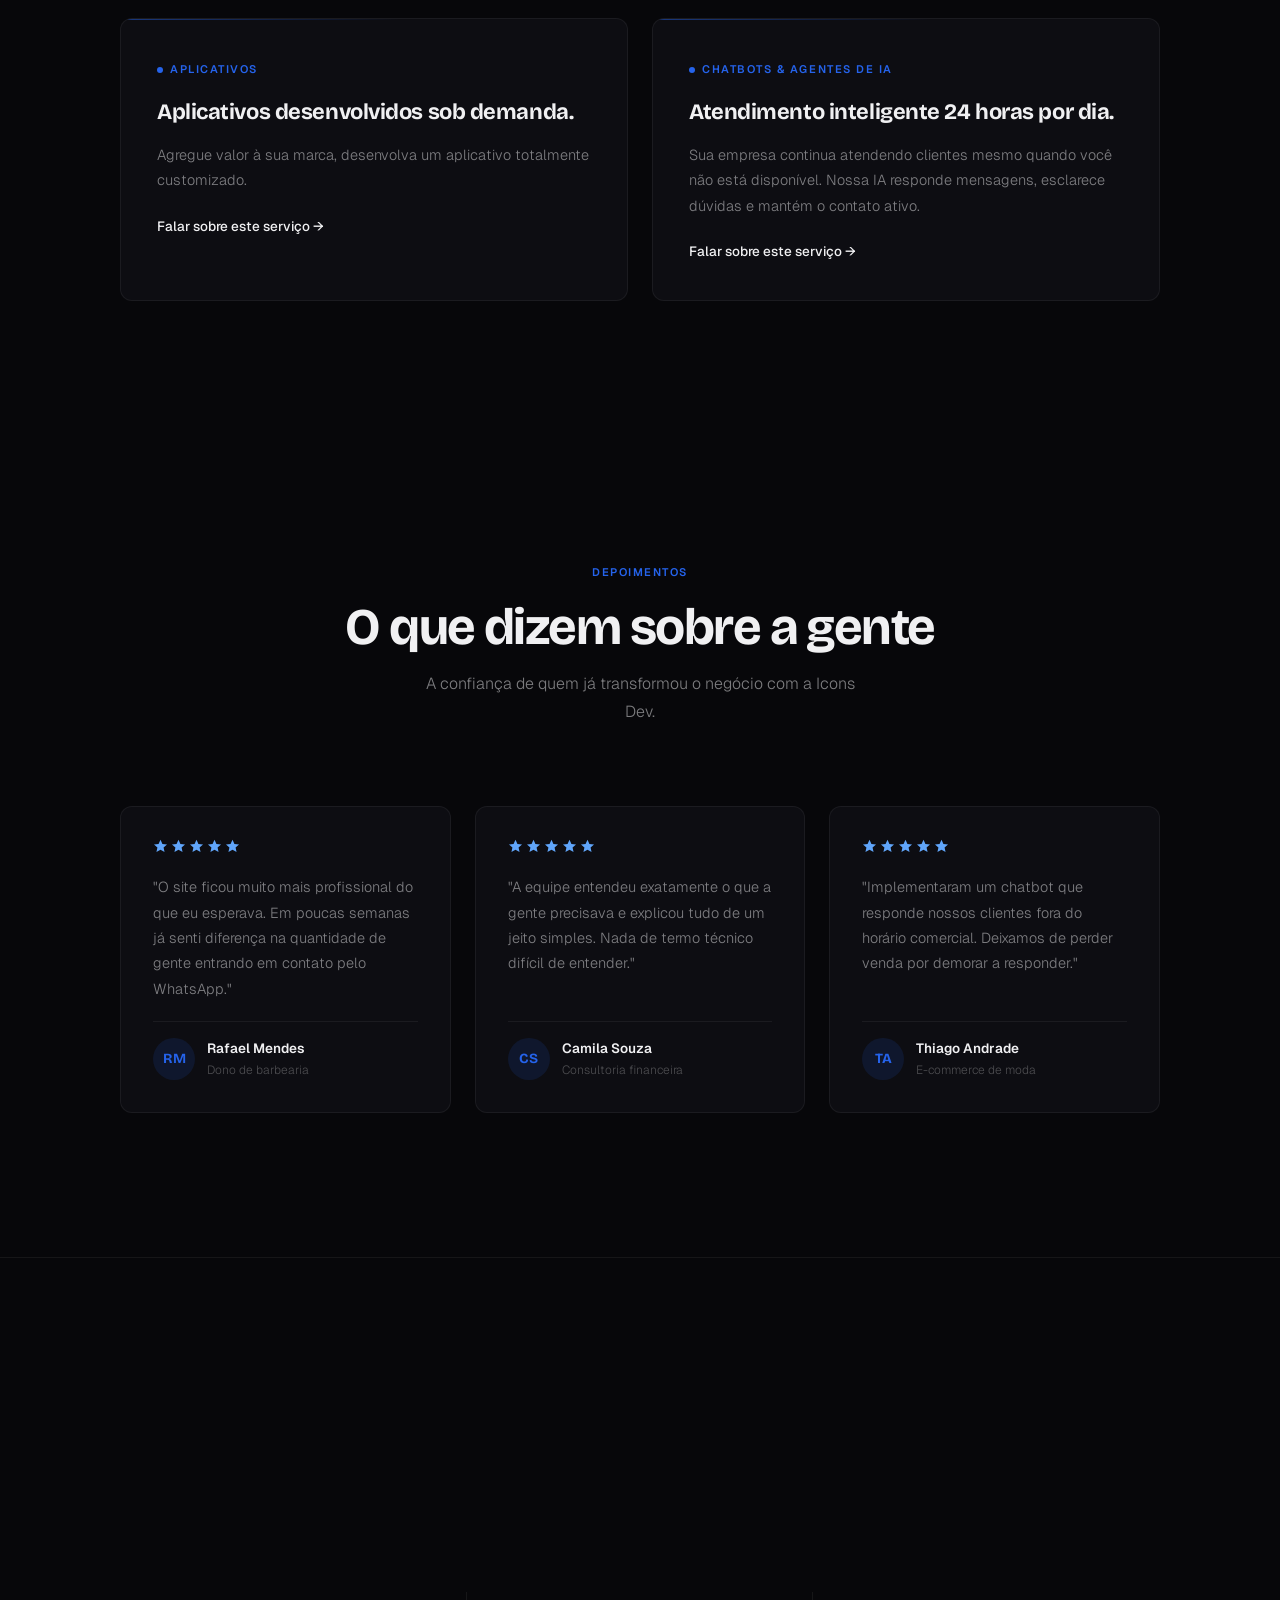
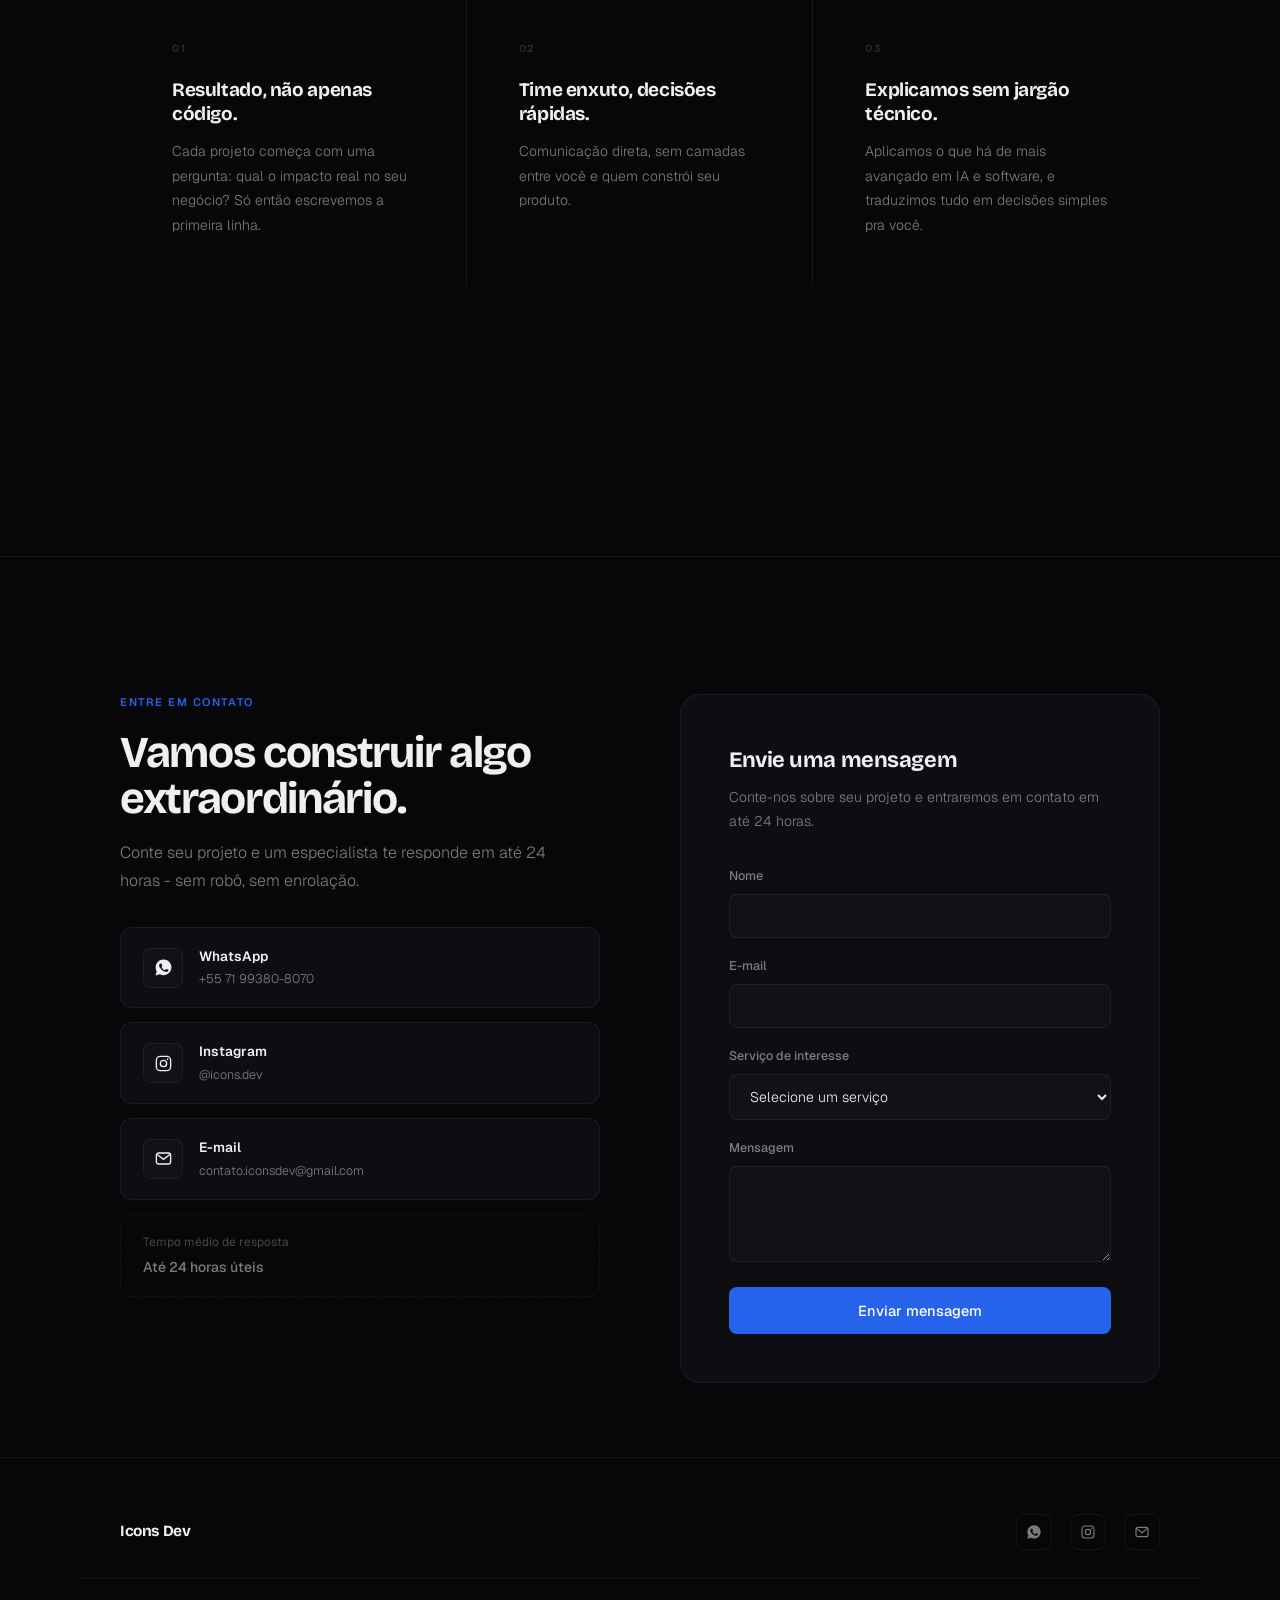
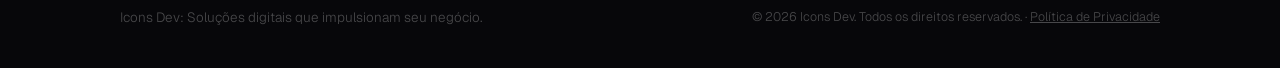
==== commit 7832faca: "Corrige ordem do hero no mobile" ====
--- a/index.html
+++ b/index.html
@@ -101,6 +101,11 @@
 .hero-glow-l{position:absolute;top:-5%;left:-10%;width:640px;height:640px;background:radial-gradient(circle,rgba(37,99,235,.13) 0%,transparent 60%);pointer-events:none}
 .hero-glow-r{position:absolute;bottom:0;right:-8%;width:520px;height:520px;background:radial-gradient(circle,rgba(37,99,235,.07) 0%,transparent 60%);pointer-events:none}
 .hero-grid{position:relative;z-index:1;display:grid;grid-template-columns:1fr 1fr;align-items:center;gap:72px;width:100%;padding:60px 0}
+@media(max-width:860px){
+  .hero-grid{grid-template-columns:1fr;gap:40px;padding:32px 0}
+  .hero-grid>div{min-width:0;width:100%}
+  .hero-right{min-width:0;width:100%}
+}
 
 .hero-badge{display:inline-flex;align-items:center;gap:8px;padding:5px 14px 5px 9px;background:rgba(37,99,235,.1);border:1px solid rgba(37,99,235,.22);border-radius:100px;font-size:11px;font-weight:600;color:#60a5fa;letter-spacing:.08em;text-transform:uppercase;margin-bottom:28px}
 .badge-dot{width:5px;height:5px;border-radius:50%;background:#60a5fa;box-shadow:0 0 8px #60a5fa}
@@ -122,6 +127,9 @@
 
 .hero-right{display:flex;align-items:center;justify-content:center}
 .hero-panel{width:100%;max-width:440px;background:var(--bg2);border:1px solid var(--bd);border-radius:var(--r-xl);padding:8px}
+@media(max-width:480px){
+  .hero-panel-row{padding:16px 14px;flex-wrap:wrap;gap:8px}
+}
 .hero-panel-row{display:flex;align-items:center;justify-content:space-between;padding:18px 22px;border-bottom:1px solid var(--bd);text-decoration:none;cursor:pointer;transition:background .2s}
 .hero-panel-row:hover{background:var(--bg3)}
 .hero-panel-row:last-child{border-bottom:none}
@@ -328,7 +336,6 @@
       <h2 class="section-title">O que dizem sobre a gente</h2>
       <p class="section-sub">A confiança de quem já transformou o negócio com a Icons Dev.</p>
     </div>
-    <p class="disclaimer">*Depoimentos ilustrativos — em breve com histórias reais dos nossos clientes.</p>
     <div class="depo-grid">
       <div class="depo-card">
         <div class="depo-stars">
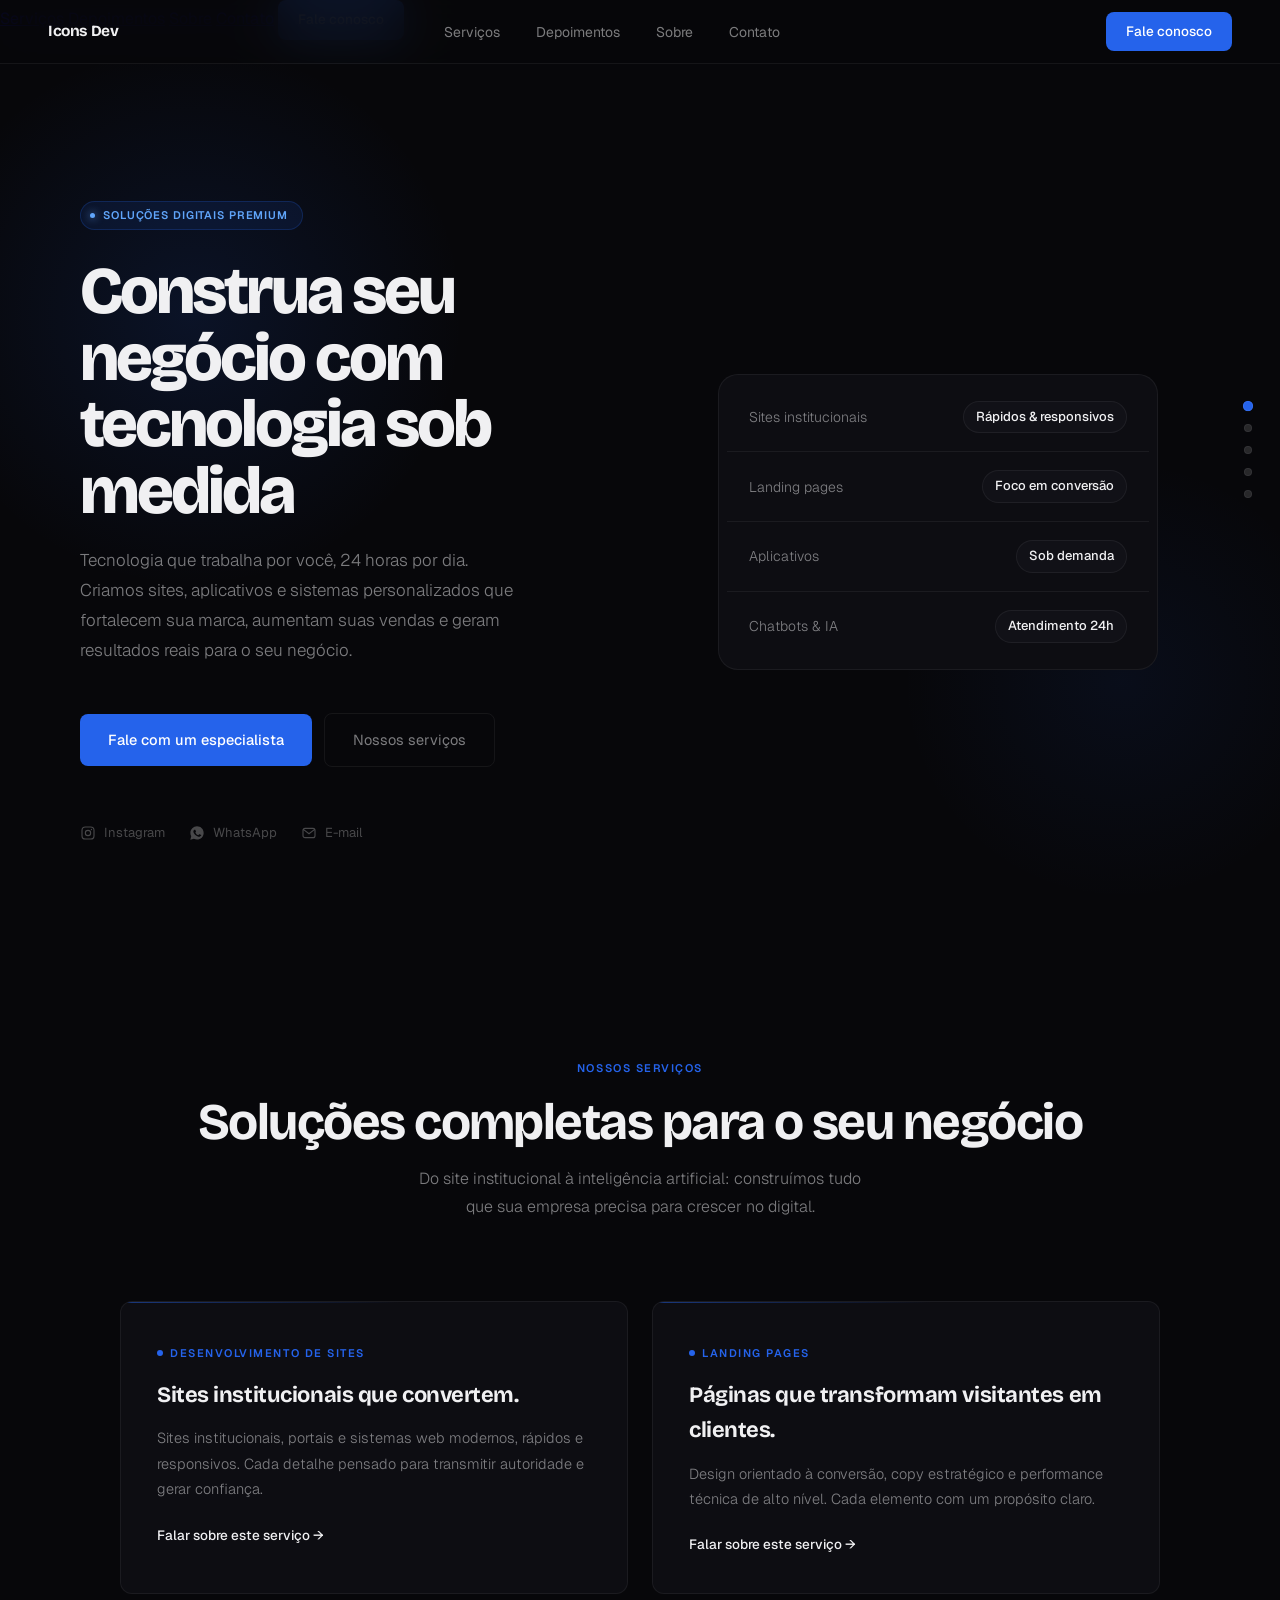
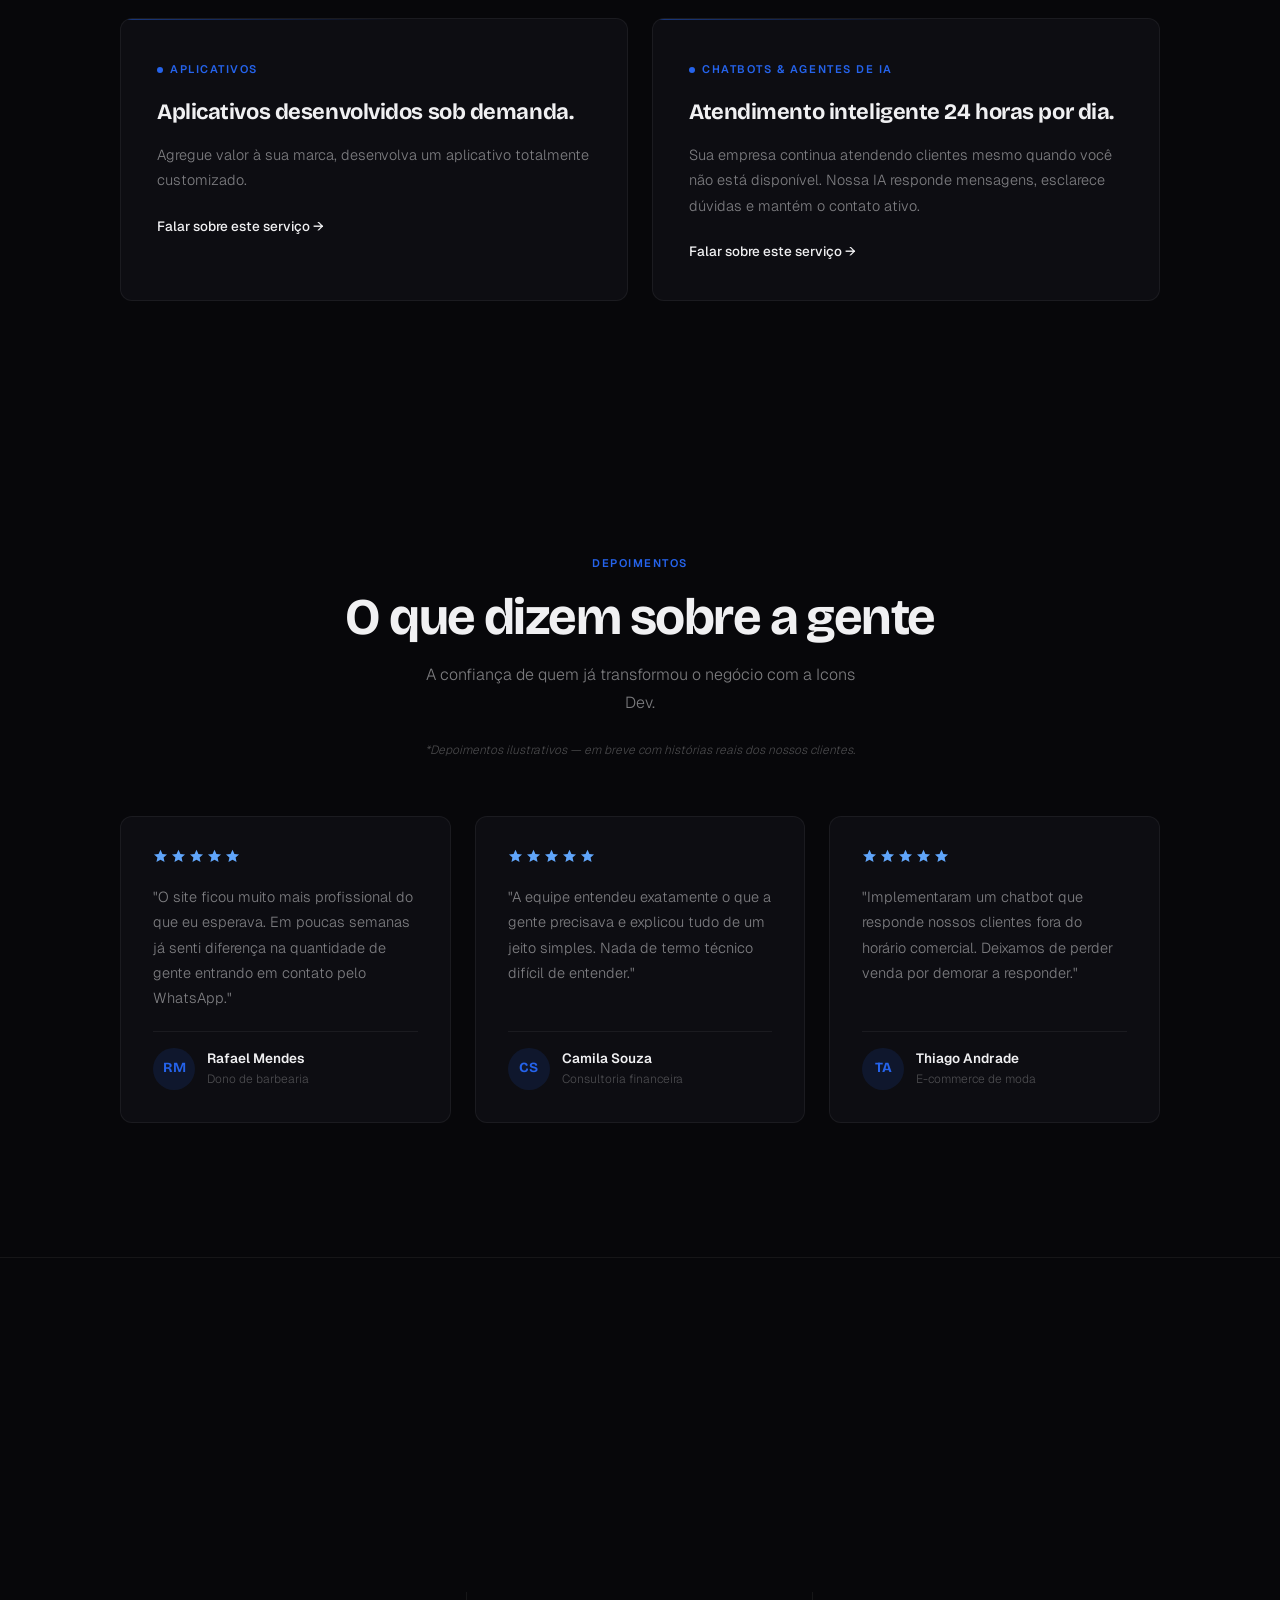
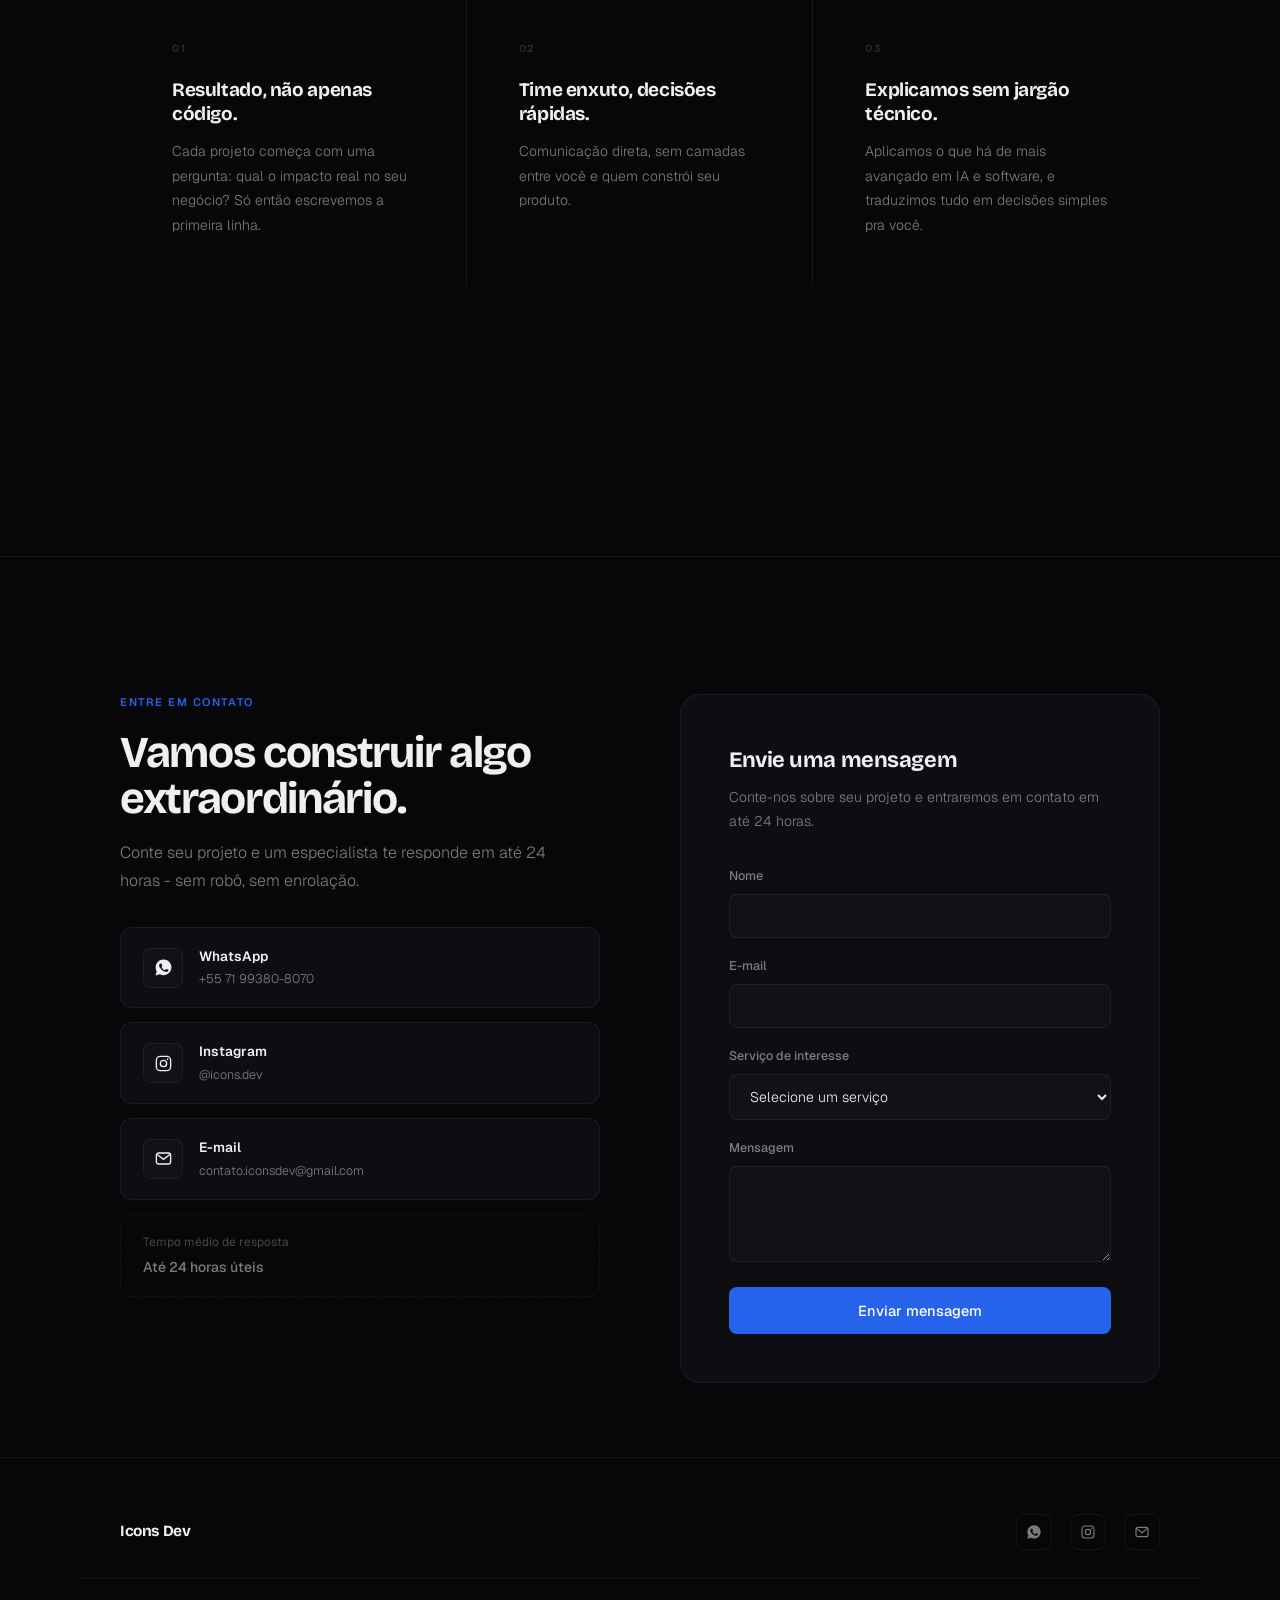
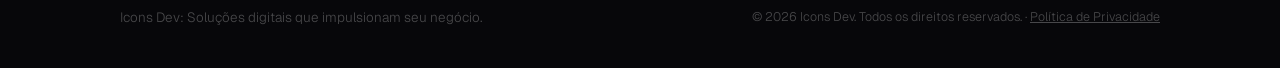
==== commit ef9d41ca: "Ajusta tamanho de fonte do hero no mobile para dar mais respiro visual" ====
--- a/index.html
+++ b/index.html
@@ -57,6 +57,10 @@
 }
 
 .container{max-width:1120px;margin:0 auto;padding:0 40px}
+@media(max-width:600px){
+  .hero-title{font-size:32px;line-height:1.15;letter-spacing:-.02em}
+  .hero-sub{font-size:15px}
+}
 
 /* ══ SCROLL SNAP ══ */
 html{
@@ -336,6 +340,7 @@
       <h2 class="section-title">O que dizem sobre a gente</h2>
       <p class="section-sub">A confiança de quem já transformou o negócio com a Icons Dev.</p>
     </div>
+    <p class="disclaimer">*Depoimentos ilustrativos — em breve com histórias reais dos nossos clientes.</p>
     <div class="depo-grid">
       <div class="depo-card">
         <div class="depo-stars">
@@ -531,4 +536,4 @@
 }
 </script>
 </body>
-</html>+</html> 
